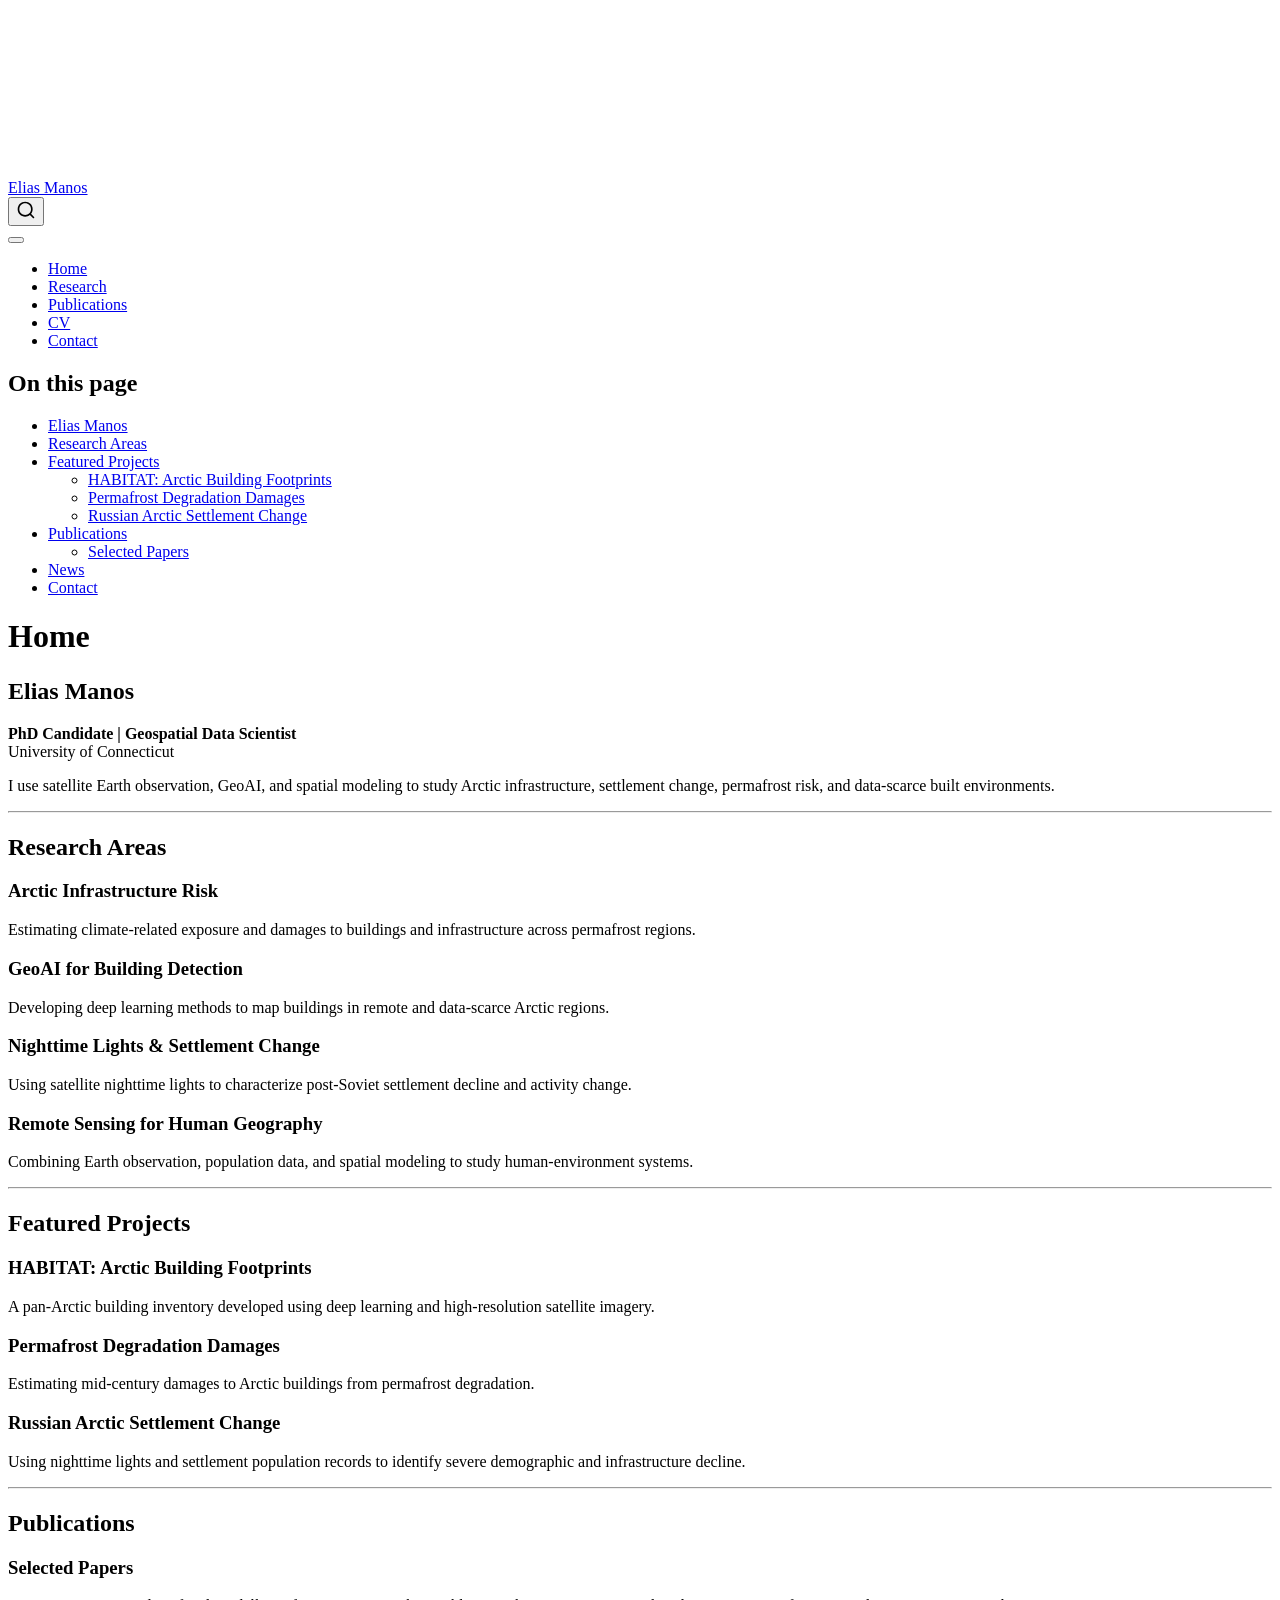
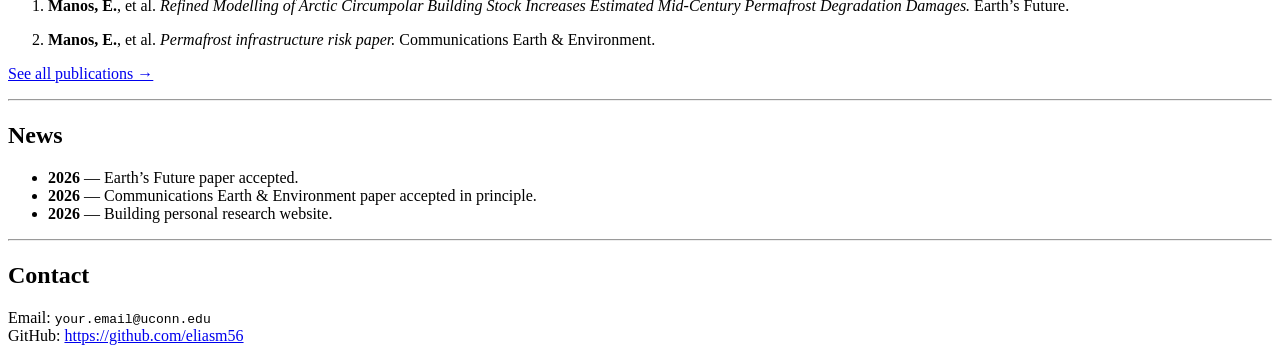
==== docs/index.html @ 499bda65 "Update docs" ====
<!DOCTYPE html>
<html xmlns="http://www.w3.org/1999/xhtml" lang="en" xml:lang="en"><head>

<meta charset="utf-8">
<meta name="generator" content="quarto-1.9.38">

<meta name="viewport" content="width=device-width, initial-scale=1.0, user-scalable=yes">


<title>Home – Elias Manos</title>
<style>
/* Default styles provided by pandoc.
** See https://pandoc.org/MANUAL.html#variables-for-html for config info.
*/
code{white-space: pre-wrap;}
span.smallcaps{font-variant: small-caps;}
div.columns{display: flex; gap: min(4vw, 1.5em);}
div.column{flex: auto; overflow-x: auto;}
div.hanging-indent{margin-left: 1.5em; text-indent: -1.5em;}
ul.task-list{list-style: none;}
ul.task-list li input[type="checkbox"] {
  width: 0.8em;
  margin: 0 0.8em 0.2em -1em; /* quarto-specific, see https://github.com/quarto-dev/quarto-cli/issues/4556 */ 
  vertical-align: middle;
}
</style>


<script src="site_libs/quarto-nav/quarto-nav.js"></script>
<script src="site_libs/quarto-nav/headroom.min.js"></script>
<script src="site_libs/clipboard/clipboard.min.js"></script>
<script src="site_libs/quarto-search/autocomplete.umd.js"></script>
<script src="site_libs/quarto-search/fuse.min.js"></script>
<script src="site_libs/quarto-search/quarto-search.js"></script>
<meta name="quarto:offset" content="./">
<script src="site_libs/quarto-html/quarto.js" type="module"></script>
<script src="site_libs/quarto-html/tabsets/tabsets.js" type="module"></script>
<script src="site_libs/quarto-html/popper.min.js"></script>
<script src="site_libs/quarto-html/tippy.umd.min.js"></script>
<script src="site_libs/quarto-html/anchor.min.js"></script>
<link href="site_libs/quarto-html/tippy.css" rel="stylesheet">
<link href="site_libs/quarto-html/quarto-syntax-highlighting-15634bcf2e68342d4ad2dfa704d543f6.css" rel="stylesheet" id="quarto-text-highlighting-styles">
<script src="site_libs/bootstrap/bootstrap.min.js"></script>
<link href="site_libs/bootstrap/bootstrap-icons.css" rel="stylesheet">
<link href="site_libs/bootstrap/bootstrap-a0f9fd0d421825b736dc1bbcbcba2219.min.css" rel="stylesheet" append-hash="true" id="quarto-bootstrap" data-mode="light">
<script id="quarto-search-options" type="application/json">{
  "location": "navbar",
  "copy-button": false,
  "collapse-after": 3,
  "panel-placement": "end",
  "type": "overlay",
  "limit": 50,
  "keyboard-shortcut": [
    "f",
    "/",
    "s"
  ],
  "show-item-context": false,
  "language": {
    "search-no-results-text": "No results",
    "search-matching-documents-text": "matching documents",
    "search-copy-link-title": "Copy link to search",
    "search-hide-matches-text": "Hide additional matches",
    "search-more-match-text": "more match in this document",
    "search-more-matches-text": "more matches in this document",
    "search-clear-button-title": "Clear",
    "search-text-placeholder": "",
    "search-detached-cancel-button-title": "Cancel",
    "search-submit-button-title": "Submit",
    "search-label": "Search"
  }
}</script>


</head>

<body class="nav-fixed quarto-light">

<div id="quarto-search-results"></div>
  <header id="quarto-header" class="headroom fixed-top">
    <nav class="navbar navbar-expand-lg " data-bs-theme="dark">
      <div class="navbar-container container-fluid">
      <div class="navbar-brand-container mx-auto">
    <a class="navbar-brand" href="./index.html">
    <span class="navbar-title">Elias Manos</span>
    </a>
  </div>
            <div id="quarto-search" class="" title="Search"></div>
          <button class="navbar-toggler" type="button" data-bs-toggle="collapse" data-bs-target="#navbarCollapse" aria-controls="navbarCollapse" role="menu" aria-expanded="false" aria-label="Toggle navigation" onclick="if (window.quartoToggleHeadroom) { window.quartoToggleHeadroom(); }">
  <span class="navbar-toggler-icon"></span>
</button>
          <div class="collapse navbar-collapse" id="navbarCollapse">
            <ul class="navbar-nav navbar-nav-scroll me-auto">
  <li class="nav-item">
    <a class="nav-link active" href="./index.html" aria-current="page"> 
<span class="menu-text">Home</span></a>
  </li>  
  <li class="nav-item">
    <a class="nav-link" href="./research.html"> 
<span class="menu-text">Research</span></a>
  </li>  
  <li class="nav-item">
    <a class="nav-link" href="./publications.html"> 
<span class="menu-text">Publications</span></a>
  </li>  
  <li class="nav-item">
    <a class="nav-link" href="./cv.html"> 
<span class="menu-text">CV</span></a>
  </li>  
  <li class="nav-item">
    <a class="nav-link" href="./contact.html"> 
<span class="menu-text">Contact</span></a>
  </li>  
</ul>
          </div> <!-- /navcollapse -->
            <div class="quarto-navbar-tools">
</div>
      </div> <!-- /container-fluid -->
    </nav>
</header>
<!-- content -->
<div id="quarto-content" class="quarto-container page-columns page-rows-contents page-layout-article page-navbar">
<!-- sidebar -->
<!-- margin-sidebar -->
    <div id="quarto-margin-sidebar" class="sidebar margin-sidebar">
        <nav id="TOC" role="doc-toc" class="toc-active">
    <h2 id="toc-title">On this page</h2>
   
  <ul>
  <li><a href="#elias-manos" id="toc-elias-manos" class="nav-link active" data-scroll-target="#elias-manos">Elias Manos</a></li>
  <li><a href="#research-areas" id="toc-research-areas" class="nav-link" data-scroll-target="#research-areas">Research Areas</a></li>
  <li><a href="#featured-projects" id="toc-featured-projects" class="nav-link" data-scroll-target="#featured-projects">Featured Projects</a>
  <ul class="collapse">
  <li><a href="#habitat-arctic-building-footprints" id="toc-habitat-arctic-building-footprints" class="nav-link" data-scroll-target="#habitat-arctic-building-footprints">HABITAT: Arctic Building Footprints</a></li>
  <li><a href="#permafrost-degradation-damages" id="toc-permafrost-degradation-damages" class="nav-link" data-scroll-target="#permafrost-degradation-damages">Permafrost Degradation Damages</a></li>
  <li><a href="#russian-arctic-settlement-change" id="toc-russian-arctic-settlement-change" class="nav-link" data-scroll-target="#russian-arctic-settlement-change">Russian Arctic Settlement Change</a></li>
  </ul></li>
  <li><a href="#publications" id="toc-publications" class="nav-link" data-scroll-target="#publications">Publications</a>
  <ul class="collapse">
  <li><a href="#selected-papers" id="toc-selected-papers" class="nav-link" data-scroll-target="#selected-papers">Selected Papers</a></li>
  </ul></li>
  <li><a href="#news" id="toc-news" class="nav-link" data-scroll-target="#news">News</a></li>
  <li><a href="#contact" id="toc-contact" class="nav-link" data-scroll-target="#contact">Contact</a></li>
  </ul>
</nav>
    </div>
<!-- main -->
<main class="content" id="quarto-document-content">

<header id="title-block-header" class="quarto-title-block default">
<div class="quarto-title">
<h1 class="title">Home</h1>
</div>



<div class="quarto-title-meta">

    
  
    
  </div>
  


</header>


<section id="elias-manos" class="level2">
<h2 class="anchored" data-anchor-id="elias-manos">Elias Manos</h2>
<div class="hero">
<p><strong>PhD Candidate | Geospatial Data Scientist</strong><br>
University of Connecticut</p>
<p>I use satellite Earth observation, GeoAI, and spatial modeling to study Arctic infrastructure, settlement change, permafrost risk, and data-scarce built environments.</p>
</div>
<hr>
</section>
<section id="research-areas" class="level2">
<h2 class="anchored" data-anchor-id="research-areas">Research Areas</h2>
<div class="grid">
<section id="arctic-infrastructure-risk" class="level3 g-col-6">
<h3 class="anchored" data-anchor-id="arctic-infrastructure-risk">Arctic Infrastructure Risk</h3>
<p>Estimating climate-related exposure and damages to buildings and infrastructure across permafrost regions.</p>
</section>
<section id="geoai-for-building-detection" class="level3 g-col-6">
<h3 class="anchored" data-anchor-id="geoai-for-building-detection">GeoAI for Building Detection</h3>
<p>Developing deep learning methods to map buildings in remote and data-scarce Arctic regions.</p>
</section>
<section id="nighttime-lights-settlement-change" class="level3 g-col-6">
<h3 class="anchored" data-anchor-id="nighttime-lights-settlement-change">Nighttime Lights &amp; Settlement Change</h3>
<p>Using satellite nighttime lights to characterize post-Soviet settlement decline and activity change.</p>
</section>
<section id="remote-sensing-for-human-geography" class="level3 g-col-6">
<h3 class="anchored" data-anchor-id="remote-sensing-for-human-geography">Remote Sensing for Human Geography</h3>
<p>Combining Earth observation, population data, and spatial modeling to study human-environment systems.</p>
</section>
</div>
<hr>
</section>
<section id="featured-projects" class="level2">
<h2 class="anchored" data-anchor-id="featured-projects">Featured Projects</h2>
<section id="habitat-arctic-building-footprints" class="level3">
<h3 class="anchored" data-anchor-id="habitat-arctic-building-footprints">HABITAT: Arctic Building Footprints</h3>
<p>A pan-Arctic building inventory developed using deep learning and high-resolution satellite imagery.</p>
</section>
<section id="permafrost-degradation-damages" class="level3">
<h3 class="anchored" data-anchor-id="permafrost-degradation-damages">Permafrost Degradation Damages</h3>
<p>Estimating mid-century damages to Arctic buildings from permafrost degradation.</p>
</section>
<section id="russian-arctic-settlement-change" class="level3">
<h3 class="anchored" data-anchor-id="russian-arctic-settlement-change">Russian Arctic Settlement Change</h3>
<p>Using nighttime lights and settlement population records to identify severe demographic and infrastructure decline.</p>
<hr>
</section>
</section>
<section id="publications" class="level2">
<h2 class="anchored" data-anchor-id="publications">Publications</h2>
<section id="selected-papers" class="level3">
<h3 class="anchored" data-anchor-id="selected-papers">Selected Papers</h3>
<ol type="1">
<li><p><strong>Manos, E.</strong>, et al.&nbsp;<em>Refined Modelling of Arctic Circumpolar Building Stock Increases Estimated Mid-Century Permafrost Degradation Damages.</em> Earth’s Future.</p></li>
<li><p><strong>Manos, E.</strong>, et al.&nbsp;<em>Permafrost infrastructure risk paper.</em> Communications Earth &amp; Environment.</p></li>
</ol>
<p><a href="./publications.html">See all publications →</a></p>
<hr>
</section>
</section>
<section id="news" class="level2">
<h2 class="anchored" data-anchor-id="news">News</h2>
<ul>
<li><strong>2026</strong> — Earth’s Future paper accepted.</li>
<li><strong>2026</strong> — Communications Earth &amp; Environment paper accepted in principle.</li>
<li><strong>2026</strong> — Building personal research website.</li>
</ul>
<hr>
</section>
<section id="contact" class="level2">
<h2 class="anchored" data-anchor-id="contact">Contact</h2>
<p>Email: <code>your.email@uconn.edu</code><br>
GitHub: <a href="https://github.com/eliasm56" class="uri">https://github.com/eliasm56</a></p>


</section>

</main> <!-- /main -->
<script id="quarto-html-after-body" type="application/javascript">
  window.document.addEventListener("DOMContentLoaded", function (event) {
    const icon = "";
    const anchorJS = new window.AnchorJS();
    anchorJS.options = {
      placement: 'right',
      icon: icon
    };
    anchorJS.add('.anchored');
    const isCodeAnnotation = (el) => {
      for (const clz of el.classList) {
        if (clz.startsWith('code-annotation-')) {                     
          return true;
        }
      }
      return false;
    }
    const onCopySuccess = function(e) {
      // button target
      const button = e.trigger;
      // don't keep focus
      button.blur();
      // flash "checked"
      button.classList.add('code-copy-button-checked');
      var currentTitle = button.getAttribute("title");
      button.setAttribute("title", "Copied!");
      let tooltip;
      if (window.bootstrap) {
        button.setAttribute("data-bs-toggle", "tooltip");
        button.setAttribute("data-bs-placement", "left");
        button.setAttribute("data-bs-title", "Copied!");
        tooltip = new bootstrap.Tooltip(button, 
          { trigger: "manual", 
            customClass: "code-copy-button-tooltip",
            offset: [0, -8]});
        tooltip.show();    
      }
      setTimeout(function() {
        if (tooltip) {
          tooltip.hide();
          button.removeAttribute("data-bs-title");
          button.removeAttribute("data-bs-toggle");
          button.removeAttribute("data-bs-placement");
        }
        button.setAttribute("title", currentTitle);
        button.classList.remove('code-copy-button-checked');
      }, 1000);
      // clear code selection
      e.clearSelection();
    }
    const getTextToCopy = function(trigger) {
      const outerScaffold = trigger.parentElement.cloneNode(true);
      const codeEl = outerScaffold.querySelector('code');
      for (const childEl of codeEl.children) {
        if (isCodeAnnotation(childEl)) {
          childEl.remove();
        }
      }
      return codeEl.innerText;
    }
    const clipboard = new window.ClipboardJS('.code-copy-button:not([data-in-quarto-modal])', {
      text: getTextToCopy
    });
    clipboard.on('success', onCopySuccess);
    if (window.document.getElementById('quarto-embedded-source-code-modal')) {
      const clipboardModal = new window.ClipboardJS('.code-copy-button[data-in-quarto-modal]', {
        text: getTextToCopy,
        container: window.document.getElementById('quarto-embedded-source-code-modal')
      });
      clipboardModal.on('success', onCopySuccess);
    }
      var localhostRegex = new RegExp(/^(?:http|https):\/\/localhost\:?[0-9]*\//);
      var mailtoRegex = new RegExp(/^mailto:/);
        var filterRegex = new RegExp('/' + window.location.host + '/');
      var isInternal = (href) => {
          return filterRegex.test(href) || localhostRegex.test(href) || mailtoRegex.test(href);
      }
      // Inspect non-navigation links and adorn them if external
     var links = window.document.querySelectorAll('a[href]:not(.nav-link):not(.navbar-brand):not(.toc-action):not(.sidebar-link):not(.sidebar-item-toggle):not(.pagination-link):not(.no-external):not([aria-hidden]):not(.dropdown-item):not(.quarto-navigation-tool):not(.about-link)');
      for (var i=0; i<links.length; i++) {
        const link = links[i];
        if (!isInternal(link.href)) {
          // undo the damage that might have been done by quarto-nav.js in the case of
          // links that we want to consider external
          if (link.dataset.originalHref !== undefined) {
            link.href = link.dataset.originalHref;
          }
        }
      }
    function tippyHover(el, contentFn, onTriggerFn, onUntriggerFn) {
      const config = {
        allowHTML: true,
        maxWidth: 500,
        delay: 100,
        arrow: false,
        appendTo: function(el) {
            return el.parentElement;
        },
        interactive: true,
        interactiveBorder: 10,
        theme: 'quarto',
        placement: 'bottom-start',
      };
      if (contentFn) {
        config.content = contentFn;
      }
      if (onTriggerFn) {
        config.onTrigger = onTriggerFn;
      }
      if (onUntriggerFn) {
        config.onUntrigger = onUntriggerFn;
      }
      window.tippy(el, config); 
    }
    const noterefs = window.document.querySelectorAll('a[role="doc-noteref"]');
    for (var i=0; i<noterefs.length; i++) {
      const ref = noterefs[i];
      tippyHover(ref, function() {
        // use id or data attribute instead here
        let href = ref.getAttribute('data-footnote-href') || ref.getAttribute('href');
        try { href = new URL(href).hash; } catch {}
        const id = href.replace(/^#\/?/, "");
        const note = window.document.getElementById(id);
        if (note) {
          return note.innerHTML;
        } else {
          return "";
        }
      });
    }
    const xrefs = window.document.querySelectorAll('a.quarto-xref');
    const processXRef = (id, note) => {
      // Strip column container classes
      const stripColumnClz = (el) => {
        el.classList.remove("page-full", "page-columns");
        if (el.children) {
          for (const child of el.children) {
            stripColumnClz(child);
          }
        }
      }
      stripColumnClz(note)
      if (id === null || id.startsWith('sec-')) {
        // Special case sections, only their first couple elements
        const container = document.createElement("div");
        if (note.children && note.children.length > 2) {
          container.appendChild(note.children[0].cloneNode(true));
          for (let i = 1; i < note.children.length; i++) {
            const child = note.children[i];
            if (child.tagName === "P" && child.innerText === "") {
              continue;
            } else {
              container.appendChild(child.cloneNode(true));
              break;
            }
          }
          if (window.Quarto?.typesetMath) {
            window.Quarto.typesetMath(container);
          }
          return container.innerHTML
        } else {
          if (window.Quarto?.typesetMath) {
            window.Quarto.typesetMath(note);
          }
          return note.innerHTML;
        }
      } else {
        // Remove any anchor links if they are present
        const anchorLink = note.querySelector('a.anchorjs-link');
        if (anchorLink) {
          anchorLink.remove();
        }
        if (window.Quarto?.typesetMath) {
          window.Quarto.typesetMath(note);
        }
        if (note.classList.contains("callout")) {
          return note.outerHTML;
        } else {
          return note.innerHTML;
        }
      }
    }
    for (var i=0; i<xrefs.length; i++) {
      const xref = xrefs[i];
      tippyHover(xref, undefined, function(instance) {
        instance.disable();
        let url = xref.getAttribute('href');
        let hash = undefined; 
        if (url.startsWith('#')) {
          hash = url;
        } else {
          try { hash = new URL(url).hash; } catch {}
        }
        if (hash) {
          const id = hash.replace(/^#\/?/, "");
          const note = window.document.getElementById(id);
          if (note !== null) {
            try {
              const html = processXRef(id, note.cloneNode(true));
              instance.setContent(html);
            } finally {
              instance.enable();
              instance.show();
            }
          } else {
            // See if we can fetch this
            fetch(url.split('#')[0])
            .then(res => res.text())
            .then(html => {
              const parser = new DOMParser();
              const htmlDoc = parser.parseFromString(html, "text/html");
              const note = htmlDoc.getElementById(id);
              if (note !== null) {
                const html = processXRef(id, note);
                instance.setContent(html);
              } 
            }).finally(() => {
              instance.enable();
              instance.show();
            });
          }
        } else {
          // See if we can fetch a full url (with no hash to target)
          // This is a special case and we should probably do some content thinning / targeting
          fetch(url)
          .then(res => res.text())
          .then(html => {
            const parser = new DOMParser();
            const htmlDoc = parser.parseFromString(html, "text/html");
            const note = htmlDoc.querySelector('main.content');
            if (note !== null) {
              // This should only happen for chapter cross references
              // (since there is no id in the URL)
              // remove the first header
              if (note.children.length > 0 && note.children[0].tagName === "HEADER") {
                note.children[0].remove();
              }
              const html = processXRef(null, note);
              instance.setContent(html);
            } 
          }).finally(() => {
            instance.enable();
            instance.show();
          });
        }
      }, function(instance) {
      });
    }
        let selectedAnnoteEl;
        const selectorForAnnotation = ( cell, annotation) => {
          let cellAttr = 'data-code-cell="' + cell + '"';
          let lineAttr = 'data-code-annotation="' +  annotation + '"';
          const selector = 'span[' + cellAttr + '][' + lineAttr + ']';
          return selector;
        }
        const selectCodeLines = (annoteEl) => {
          const doc = window.document;
          const targetCell = annoteEl.getAttribute("data-target-cell");
          const targetAnnotation = annoteEl.getAttribute("data-target-annotation");
          const annoteSpan = window.document.querySelector(selectorForAnnotation(targetCell, targetAnnotation));
          const lines = annoteSpan.getAttribute("data-code-lines").split(",");
          const lineIds = lines.map((line) => {
            return targetCell + "-" + line;
          })
          let top = null;
          let height = null;
          let parent = null;
          if (lineIds.length > 0) {
              //compute the position of the single el (top and bottom and make a div)
              const el = window.document.getElementById(lineIds[0]);
              top = el.offsetTop;
              height = el.offsetHeight;
              parent = el.parentElement.parentElement;
            if (lineIds.length > 1) {
              const lastEl = window.document.getElementById(lineIds[lineIds.length - 1]);
              const bottom = lastEl.offsetTop + lastEl.offsetHeight;
              height = bottom - top;
            }
            if (top !== null && height !== null && parent !== null) {
              // cook up a div (if necessary) and position it 
              let div = window.document.getElementById("code-annotation-line-highlight");
              if (div === null) {
                div = window.document.createElement("div");
                div.setAttribute("id", "code-annotation-line-highlight");
                div.style.position = 'absolute';
                parent.appendChild(div);
              }
              div.style.top = top - 2 + "px";
              div.style.height = height + 4 + "px";
              div.style.left = 0;
              let gutterDiv = window.document.getElementById("code-annotation-line-highlight-gutter");
              if (gutterDiv === null) {
                gutterDiv = window.document.createElement("div");
                gutterDiv.setAttribute("id", "code-annotation-line-highlight-gutter");
                gutterDiv.style.position = 'absolute';
                const codeCell = window.document.getElementById(targetCell);
                const gutter = codeCell.querySelector('.code-annotation-gutter');
                gutter.appendChild(gutterDiv);
              }
              gutterDiv.style.top = top - 2 + "px";
              gutterDiv.style.height = height + 4 + "px";
            }
            selectedAnnoteEl = annoteEl;
          }
        };
        const unselectCodeLines = () => {
          const elementsIds = ["code-annotation-line-highlight", "code-annotation-line-highlight-gutter"];
          elementsIds.forEach((elId) => {
            const div = window.document.getElementById(elId);
            if (div) {
              div.remove();
            }
          });
          selectedAnnoteEl = undefined;
        };
          // Handle positioning of the toggle
      window.addEventListener(
        "resize",
        throttle(() => {
          elRect = undefined;
          if (selectedAnnoteEl) {
            selectCodeLines(selectedAnnoteEl);
          }
        }, 10)
      );
      function throttle(fn, ms) {
      let throttle = false;
      let timer;
        return (...args) => {
          if(!throttle) { // first call gets through
              fn.apply(this, args);
              throttle = true;
          } else { // all the others get throttled
              if(timer) clearTimeout(timer); // cancel #2
              timer = setTimeout(() => {
                fn.apply(this, args);
                timer = throttle = false;
              }, ms);
          }
        };
      }
        // Attach click handler to the DT
        const annoteDls = window.document.querySelectorAll('dt[data-target-cell]');
        for (const annoteDlNode of annoteDls) {
          annoteDlNode.addEventListener('click', (event) => {
            const clickedEl = event.target;
            if (clickedEl !== selectedAnnoteEl) {
              unselectCodeLines();
              const activeEl = window.document.querySelector('dt[data-target-cell].code-annotation-active');
              if (activeEl) {
                activeEl.classList.remove('code-annotation-active');
              }
              selectCodeLines(clickedEl);
              clickedEl.classList.add('code-annotation-active');
            } else {
              // Unselect the line
              unselectCodeLines();
              clickedEl.classList.remove('code-annotation-active');
            }
          });
        }
    const findCites = (el) => {
      const parentEl = el.parentElement;
      if (parentEl) {
        const cites = parentEl.dataset.cites;
        if (cites) {
          return {
            el,
            cites: cites.split(' ')
          };
        } else {
          return findCites(el.parentElement)
        }
      } else {
        return undefined;
      }
    };
    var bibliorefs = window.document.querySelectorAll('a[role="doc-biblioref"]');
    for (var i=0; i<bibliorefs.length; i++) {
      const ref = bibliorefs[i];
      const citeInfo = findCites(ref);
      if (citeInfo) {
        tippyHover(citeInfo.el, function() {
          var popup = window.document.createElement('div');
          citeInfo.cites.forEach(function(cite) {
            var citeDiv = window.document.createElement('div');
            citeDiv.classList.add('hanging-indent');
            citeDiv.classList.add('csl-entry');
            var biblioDiv = window.document.getElementById('ref-' + cite);
            if (biblioDiv) {
              citeDiv.innerHTML = biblioDiv.innerHTML;
            }
            popup.appendChild(citeDiv);
          });
          return popup.innerHTML;
        });
      }
    }
  });
  </script>
</div> <!-- /content -->




</body></html>
---- docs/site_libs/quarto-html/tippy.css ----
.tippy-box[data-animation=fade][data-state=hidden]{opacity:0}[data-tippy-root]{max-width:calc(100vw - 10px)}.tippy-box{position:relative;background-color:#333;color:#fff;border-radius:4px;font-size:14px;line-height:1.4;white-space:normal;outline:0;transition-property:transform,visibility,opacity}.tippy-box[data-placement^=top]>.tippy-arrow{bottom:0}.tippy-box[data-placement^=top]>.tippy-arrow:before{bottom:-7px;left:0;border-width:8px 8px 0;border-top-color:initial;transform-origin:center top}.tippy-box[data-placement^=bottom]>.tippy-arrow{top:0}.tippy-box[data-placement^=bottom]>.tippy-arrow:before{top:-7px;left:0;border-width:0 8px 8px;border-bottom-color:initial;transform-origin:center bottom}.tippy-box[data-placement^=left]>.tippy-arrow{right:0}.tippy-box[data-placement^=left]>.tippy-arrow:before{border-width:8px 0 8px 8px;border-left-color:initial;right:-7px;transform-origin:center left}.tippy-box[data-placement^=right]>.tippy-arrow{left:0}.tippy-box[data-placement^=right]>.tippy-arrow:before{left:-7px;border-width:8px 8px 8px 0;border-right-color:initial;transform-origin:center right}.tippy-box[data-inertia][data-state=visible]{transition-timing-function:cubic-bezier(.54,1.5,.38,1.11)}.tippy-arrow{width:16px;height:16px;color:#333}.tippy-arrow:before{content:"";position:absolute;border-color:transparent;border-style:solid}.tippy-content{position:relative;padding:5px 9px;z-index:1}
---- docs/site_libs/quarto-html/quarto-syntax-highlighting-15634bcf2e68342d4ad2dfa704d543f6.css ----
/* quarto syntax highlight colors */
:root {
  --quarto-hl-ot-color: #003B4F;
  --quarto-hl-at-color: #657422;
  --quarto-hl-ss-color: #20794D;
  --quarto-hl-an-color: #5E5E5E;
  --quarto-hl-fu-color: #4758AB;
  --quarto-hl-st-color: #20794D;
  --quarto-hl-cf-color: #003B4F;
  --quarto-hl-op-color: #5E5E5E;
  --quarto-hl-er-color: #AD0000;
  --quarto-hl-bn-color: #AD0000;
  --quarto-hl-al-color: #AD0000;
  --quarto-hl-va-color: #111111;
  --quarto-hl-bu-color: inherit;
  --quarto-hl-ex-color: inherit;
  --quarto-hl-pp-color: #AD0000;
  --quarto-hl-in-color: #5E5E5E;
  --quarto-hl-vs-color: #20794D;
  --quarto-hl-wa-color: #5E5E5E;
  --quarto-hl-do-color: #5E5E5E;
  --quarto-hl-im-color: #00769E;
  --quarto-hl-ch-color: #20794D;
  --quarto-hl-dt-color: #AD0000;
  --quarto-hl-fl-color: #AD0000;
  --quarto-hl-co-color: #5E5E5E;
  --quarto-hl-cv-color: #5E5E5E;
  --quarto-hl-cn-color: #8f5902;
  --quarto-hl-sc-color: #5E5E5E;
  --quarto-hl-dv-color: #AD0000;
  --quarto-hl-kw-color: #003B4F;
}

/* other quarto variables */
:root {
  --quarto-font-monospace: SFMono-Regular, Menlo, Monaco, Consolas, "Liberation Mono", "Courier New", monospace;
}

/* syntax highlight based on Pandoc's rules */
pre > code.sourceCode > span {
  color: #003B4F;
}

code.sourceCode > span {
  color: #003B4F;
}

div.sourceCode,
div.sourceCode pre.sourceCode {
  color: #003B4F;
}

/* Normal */
code span {
  color: #003B4F;
}

/* Alert */
code span.al {
  color: #AD0000;
  font-style: inherit;
}

/* Annotation */
code span.an {
  color: #5E5E5E;
  font-style: inherit;
}

/* Attribute */
code span.at {
  color: #657422;
  font-style: inherit;
}

/* BaseN */
code span.bn {
  color: #AD0000;
  font-style: inherit;
}

/* BuiltIn */
code span.bu {
  font-style: inherit;
}

/* ControlFlow */
code span.cf {
  color: #003B4F;
  font-weight: bold;
  font-style: inherit;
}

/* Char */
code span.ch {
  color: #20794D;
  font-style: inherit;
}

/* Constant */
code span.cn {
  color: #8f5902;
  font-style: inherit;
}

/* Comment */
code span.co {
  color: #5E5E5E;
  font-style: inherit;
}

/* CommentVar */
code span.cv {
  color: #5E5E5E;
  font-style: italic;
}

/* Documentation */
code span.do {
  color: #5E5E5E;
  font-style: italic;
}

/* DataType */
code span.dt {
  color: #AD0000;
  font-style: inherit;
}

/* DecVal */
code span.dv {
  color: #AD0000;
  font-style: inherit;
}

/* Error */
code span.er {
  color: #AD0000;
  font-style: inherit;
}

/* Extension */
code span.ex {
  font-style: inherit;
}

/* Float */
code span.fl {
  color: #AD0000;
  font-style: inherit;
}

/* Function */
code span.fu {
  color: #4758AB;
  font-style: inherit;
}

/* Import */
code span.im {
  color: #00769E;
  font-style: inherit;
}

/* Information */
code span.in {
  color: #5E5E5E;
  font-style: inherit;
}

/* Keyword */
code span.kw {
  color: #003B4F;
  font-weight: bold;
  font-style: inherit;
}

/* Operator */
code span.op {
  color: #5E5E5E;
  font-style: inherit;
}

/* Other */
code span.ot {
  color: #003B4F;
  font-style: inherit;
}

/* Preprocessor */
code span.pp {
  color: #AD0000;
  font-style: inherit;
}

/* SpecialChar */
code span.sc {
  color: #5E5E5E;
  font-style: inherit;
}

/* SpecialString */
code span.ss {
  color: #20794D;
  font-style: inherit;
}

/* String */
code span.st {
  color: #20794D;
  font-style: inherit;
}

/* Variable */
code span.va {
  color: #111111;
  font-style: inherit;
}

/* VerbatimString */
code span.vs {
  color: #20794D;
  font-style: inherit;
}

/* Warning */
code span.wa {
  color: #5E5E5E;
  font-style: italic;
}

.prevent-inlining {
  content: "</";
}

/*# sourceMappingURL=f23921c56f73e400b49028c9186a1aa0.css.map */
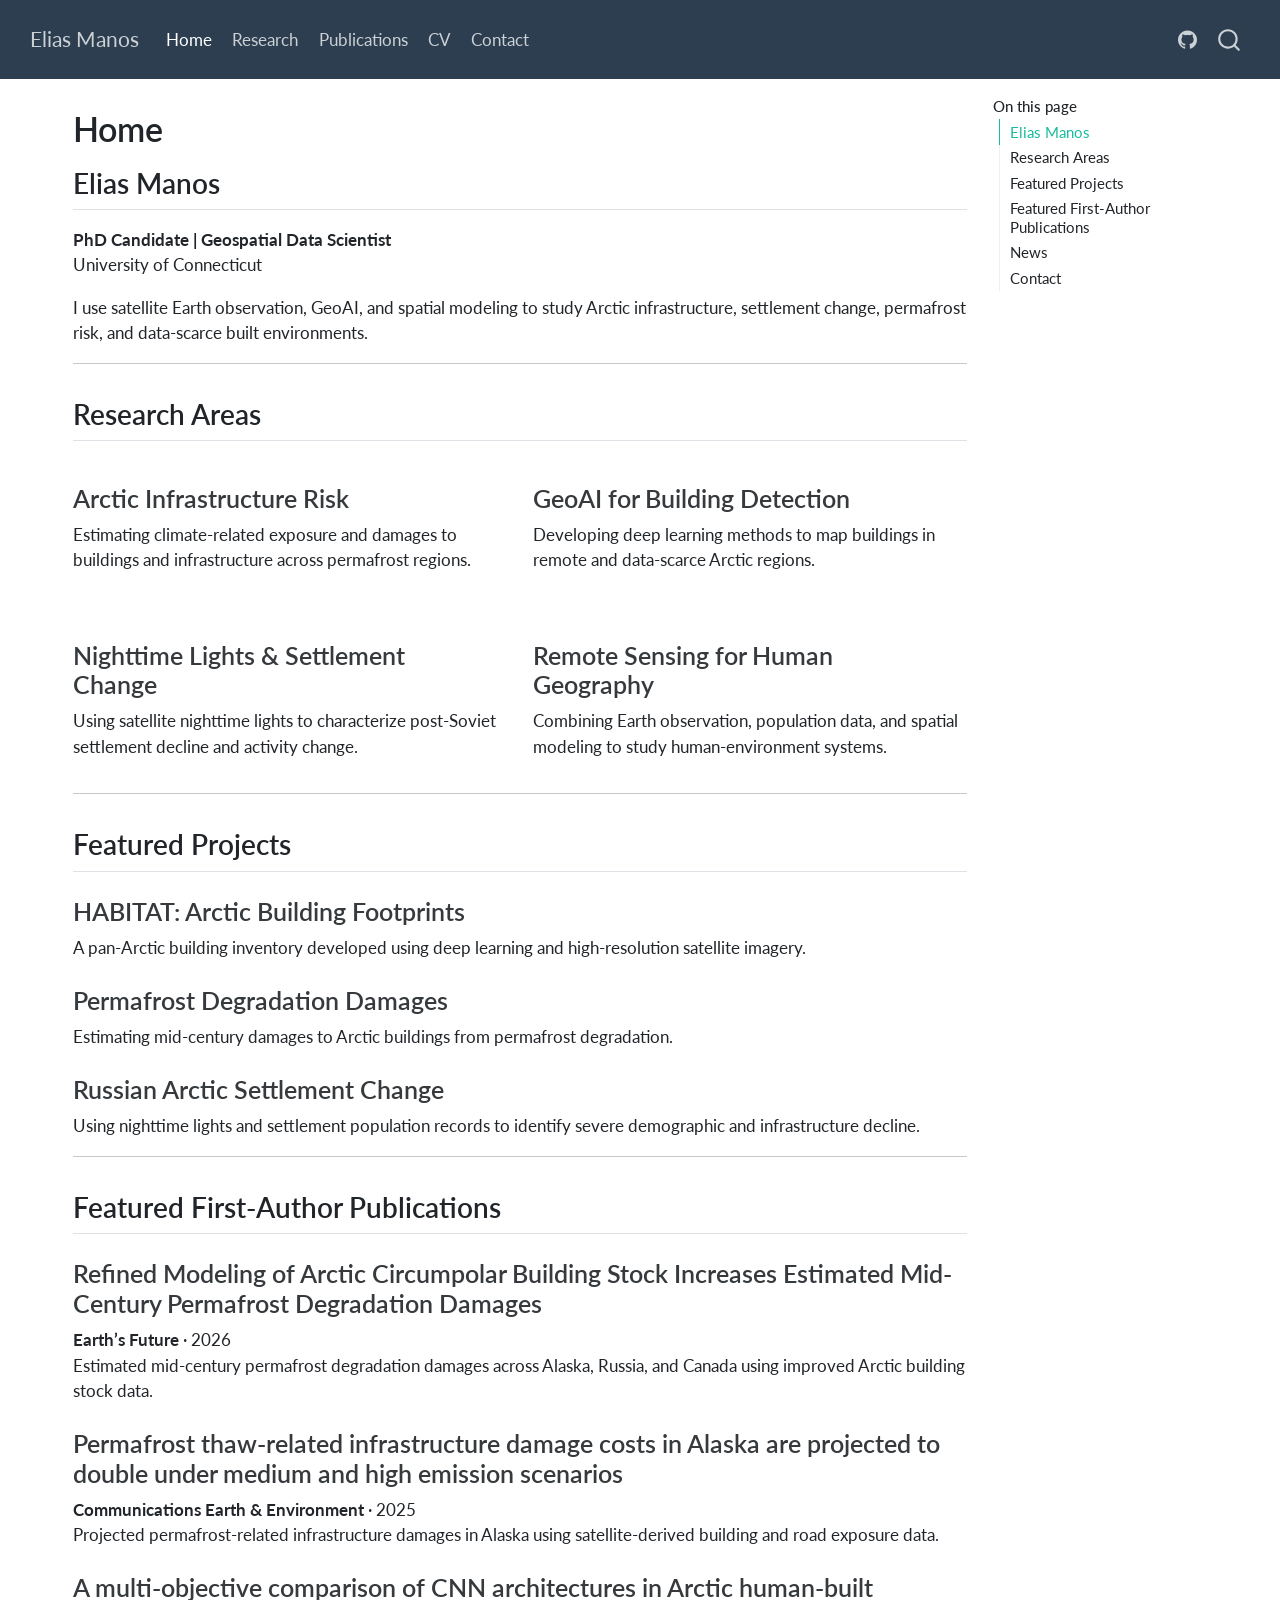
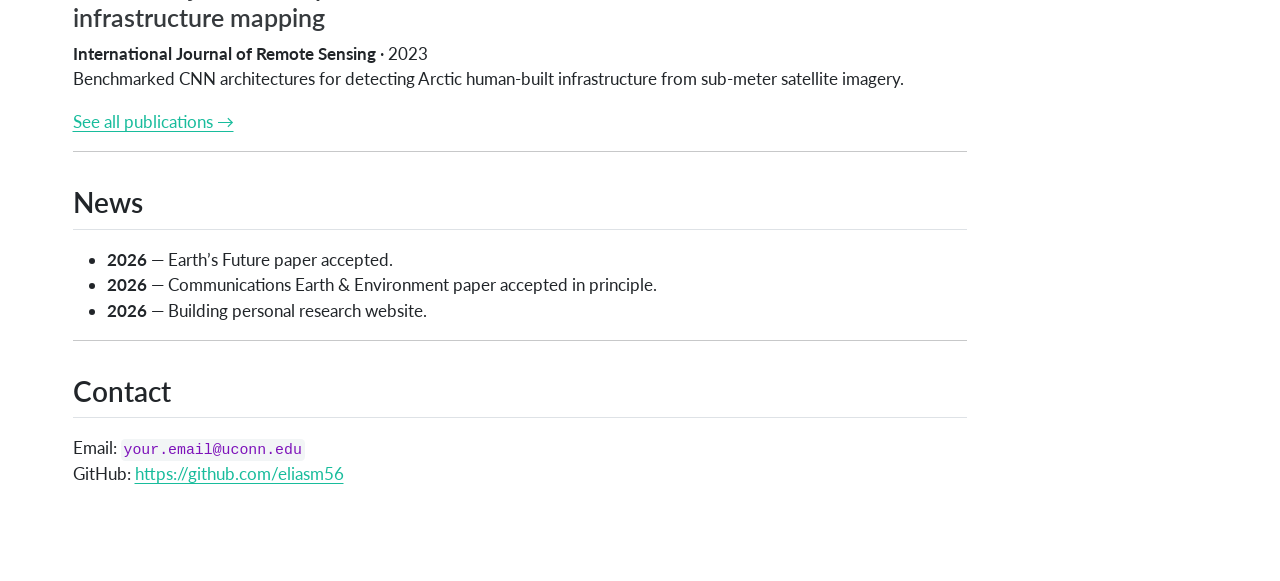
==== commit 3b5808d1: "Update" ====
--- a/docs/index.html
+++ b/docs/index.html
@@ -42,7 +42,7 @@
 <link href="site_libs/quarto-html/quarto-syntax-highlighting-15634bcf2e68342d4ad2dfa704d543f6.css" rel="stylesheet" id="quarto-text-highlighting-styles">
 <script src="site_libs/bootstrap/bootstrap.min.js"></script>
 <link href="site_libs/bootstrap/bootstrap-icons.css" rel="stylesheet">
-<link href="site_libs/bootstrap/bootstrap-a0f9fd0d421825b736dc1bbcbcba2219.min.css" rel="stylesheet" append-hash="true" id="quarto-bootstrap" data-mode="light">
+<link href="site_libs/bootstrap/bootstrap-6b423f165eeea3787de40cb4f8e821c3.min.css" rel="stylesheet" append-hash="true" id="quarto-bootstrap" data-mode="light">
 <script id="quarto-search-options" type="application/json">{
   "location": "navbar",
   "copy-button": false,
@@ -112,6 +112,13 @@
 <span class="menu-text">Contact</span></a>
   </li>  
 </ul>
+            <ul class="navbar-nav navbar-nav-scroll ms-auto">
+  <li class="nav-item compact">
+    <a class="nav-link" href="https://github.com/eliasm56"> <i class="bi bi-github" role="img">
+</i> 
+<span class="menu-text"></span></a>
+  </li>  
+</ul>
           </div> <!-- /navcollapse -->
             <div class="quarto-navbar-tools">
 </div>
@@ -119,7 +126,7 @@
     </nav>
 </header>
 <!-- content -->
-<div id="quarto-content" class="quarto-container page-columns page-rows-contents page-layout-article page-navbar">
+<div id="quarto-content" class="quarto-container page-columns page-rows-contents page-layout-full page-navbar">
 <!-- sidebar -->
 <!-- margin-sidebar -->
     <div id="quarto-margin-sidebar" class="sidebar margin-sidebar">
@@ -135,9 +142,11 @@
   <li><a href="#permafrost-degradation-damages" id="toc-permafrost-degradation-damages" class="nav-link" data-scroll-target="#permafrost-degradation-damages">Permafrost Degradation Damages</a></li>
   <li><a href="#russian-arctic-settlement-change" id="toc-russian-arctic-settlement-change" class="nav-link" data-scroll-target="#russian-arctic-settlement-change">Russian Arctic Settlement Change</a></li>
   </ul></li>
-  <li><a href="#publications" id="toc-publications" class="nav-link" data-scroll-target="#publications">Publications</a>
+  <li><a href="#featured-first-author-publications" id="toc-featured-first-author-publications" class="nav-link" data-scroll-target="#featured-first-author-publications">Featured First-Author Publications</a>
   <ul class="collapse">
-  <li><a href="#selected-papers" id="toc-selected-papers" class="nav-link" data-scroll-target="#selected-papers">Selected Papers</a></li>
+  <li><a href="#refined-modeling-of-arctic-circumpolar-building-stock-increases-estimated-mid-century-permafrost-degradation-damages" id="toc-refined-modeling-of-arctic-circumpolar-building-stock-increases-estimated-mid-century-permafrost-degradation-damages" class="nav-link" data-scroll-target="#refined-modeling-of-arctic-circumpolar-building-stock-increases-estimated-mid-century-permafrost-degradation-damages">Refined Modeling of Arctic Circumpolar Building Stock Increases Estimated Mid-Century Permafrost Degradation Damages</a></li>
+  <li><a href="#permafrost-thaw-related-infrastructure-damage-costs-in-alaska-are-projected-to-double-under-medium-and-high-emission-scenarios" id="toc-permafrost-thaw-related-infrastructure-damage-costs-in-alaska-are-projected-to-double-under-medium-and-high-emission-scenarios" class="nav-link" data-scroll-target="#permafrost-thaw-related-infrastructure-damage-costs-in-alaska-are-projected-to-double-under-medium-and-high-emission-scenarios">Permafrost thaw-related infrastructure damage costs in Alaska are projected to double under medium and high emission scenarios</a></li>
+  <li><a href="#a-multi-objective-comparison-of-cnn-architectures-in-arctic-human-built-infrastructure-mapping" id="toc-a-multi-objective-comparison-of-cnn-architectures-in-arctic-human-built-infrastructure-mapping" class="nav-link" data-scroll-target="#a-multi-objective-comparison-of-cnn-architectures-in-arctic-human-built-infrastructure-mapping">A multi-objective comparison of CNN architectures in Arctic human-built infrastructure mapping</a></li>
   </ul></li>
   <li><a href="#news" id="toc-news" class="nav-link" data-scroll-target="#news">News</a></li>
   <li><a href="#contact" id="toc-contact" class="nav-link" data-scroll-target="#contact">Contact</a></li>
@@ -145,7 +154,7 @@
 </nav>
     </div>
 <!-- main -->
-<main class="content" id="quarto-document-content">
+<main class="content column-page-left" id="quarto-document-content">
 
 <header id="title-block-header" class="quarto-title-block default">
 <div class="quarto-title">
@@ -154,7 +163,7 @@
 
 
 
-<div class="quarto-title-meta">
+<div class="quarto-title-meta column-page-left">
 
     
   
@@ -213,15 +222,23 @@
 <hr>
 </section>
 </section>
-<section id="publications" class="level2">
-<h2 class="anchored" data-anchor-id="publications">Publications</h2>
-<section id="selected-papers" class="level3">
-<h3 class="anchored" data-anchor-id="selected-papers">Selected Papers</h3>
-<ol type="1">
-<li><p><strong>Manos, E.</strong>, et al.&nbsp;<em>Refined Modelling of Arctic Circumpolar Building Stock Increases Estimated Mid-Century Permafrost Degradation Damages.</em> Earth’s Future.</p></li>
-<li><p><strong>Manos, E.</strong>, et al.&nbsp;<em>Permafrost infrastructure risk paper.</em> Communications Earth &amp; Environment.</p></li>
-</ol>
-<p><a href="./publications.html">See all publications →</a></p>
+<section id="featured-first-author-publications" class="level2">
+<h2 class="anchored" data-anchor-id="featured-first-author-publications">Featured First-Author Publications</h2>
+<section id="refined-modeling-of-arctic-circumpolar-building-stock-increases-estimated-mid-century-permafrost-degradation-damages" class="level3">
+<h3 class="anchored" data-anchor-id="refined-modeling-of-arctic-circumpolar-building-stock-increases-estimated-mid-century-permafrost-degradation-damages">Refined Modeling of Arctic Circumpolar Building Stock Increases Estimated Mid-Century Permafrost Degradation Damages</h3>
+<p><strong>Earth’s Future</strong> · 2026<br>
+Estimated mid-century permafrost degradation damages across Alaska, Russia, and Canada using improved Arctic building stock data.</p>
+</section>
+<section id="permafrost-thaw-related-infrastructure-damage-costs-in-alaska-are-projected-to-double-under-medium-and-high-emission-scenarios" class="level3">
+<h3 class="anchored" data-anchor-id="permafrost-thaw-related-infrastructure-damage-costs-in-alaska-are-projected-to-double-under-medium-and-high-emission-scenarios">Permafrost thaw-related infrastructure damage costs in Alaska are projected to double under medium and high emission scenarios</h3>
+<p><strong>Communications Earth &amp; Environment</strong> · 2025<br>
+Projected permafrost-related infrastructure damages in Alaska using satellite-derived building and road exposure data.</p>
+</section>
+<section id="a-multi-objective-comparison-of-cnn-architectures-in-arctic-human-built-infrastructure-mapping" class="level3">
+<h3 class="anchored" data-anchor-id="a-multi-objective-comparison-of-cnn-architectures-in-arctic-human-built-infrastructure-mapping">A multi-objective comparison of CNN architectures in Arctic human-built infrastructure mapping</h3>
+<p><strong>International Journal of Remote Sensing</strong> · 2023<br>
+Benchmarked CNN architectures for detecting Arctic human-built infrastructure from sub-meter satellite imagery.</p>
+<p><a href="publications.html">See all publications →</a></p>
 <hr>
 </section>
 </section>
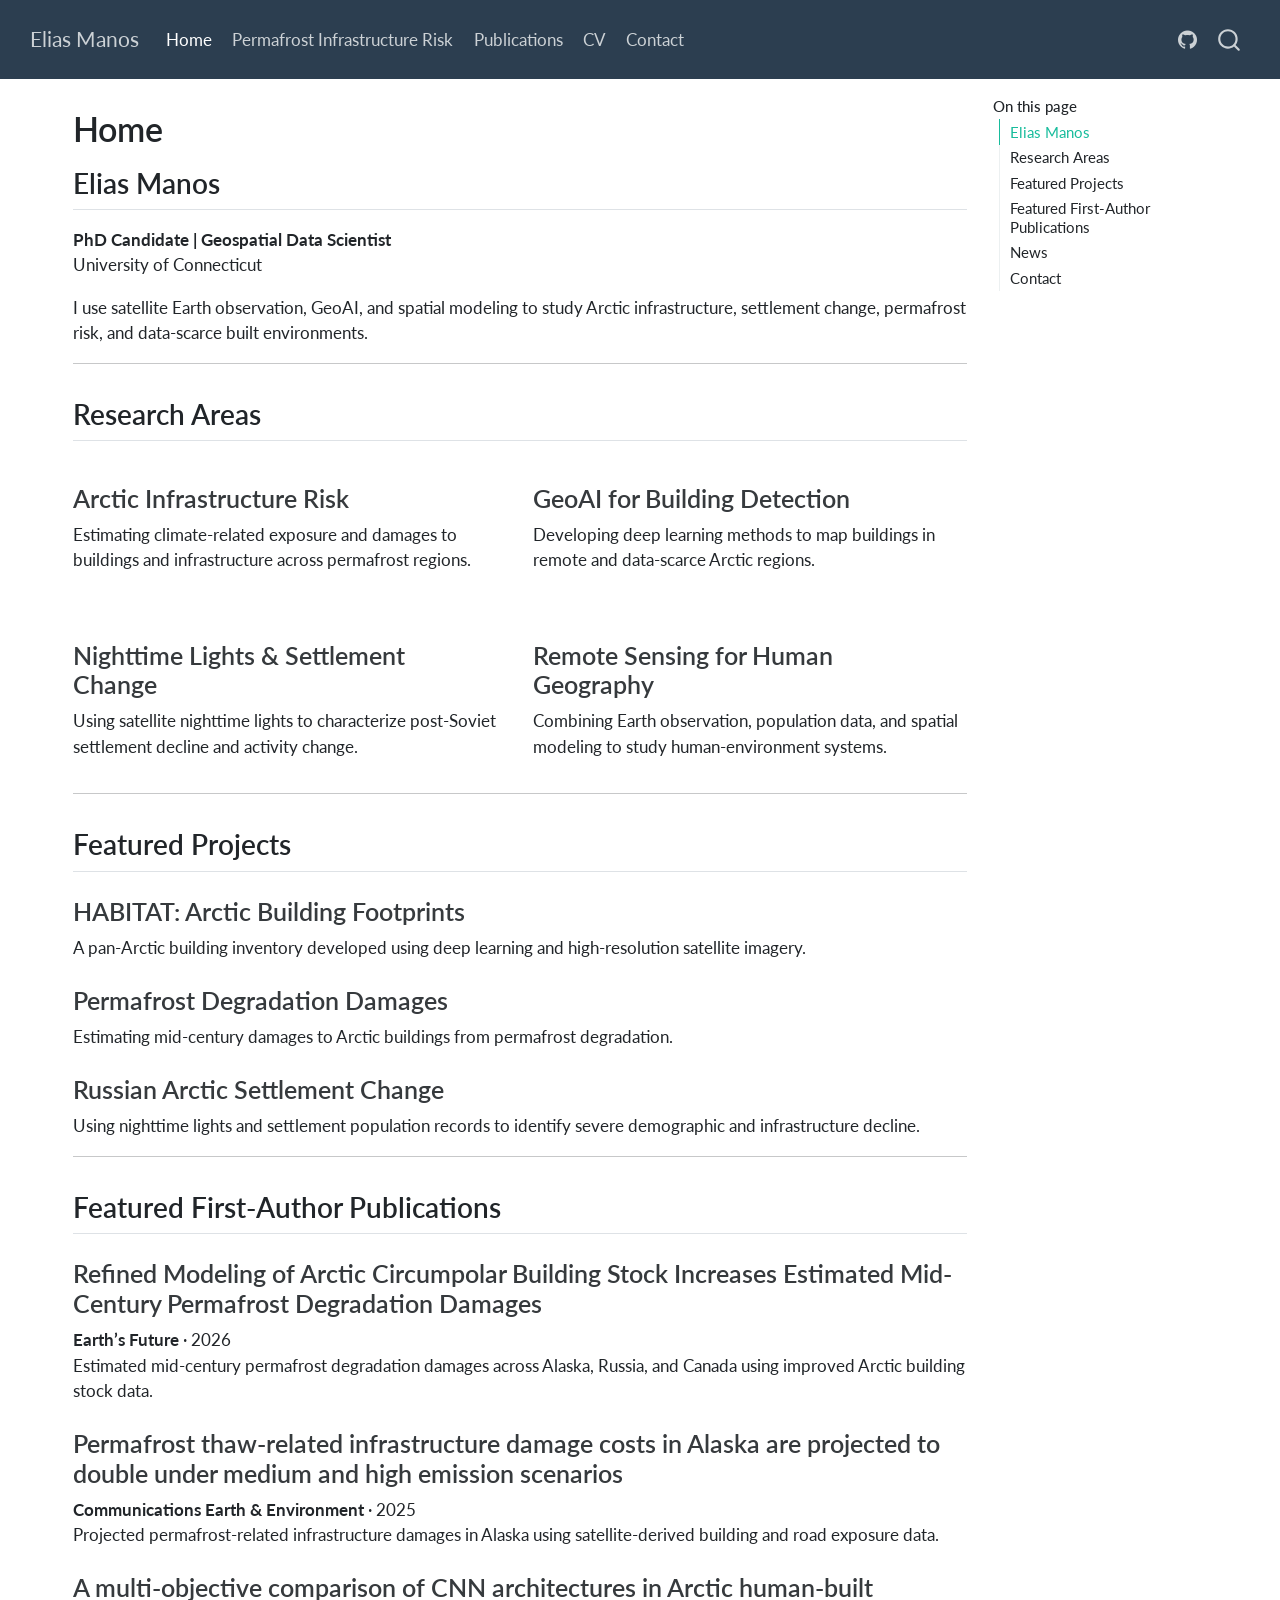
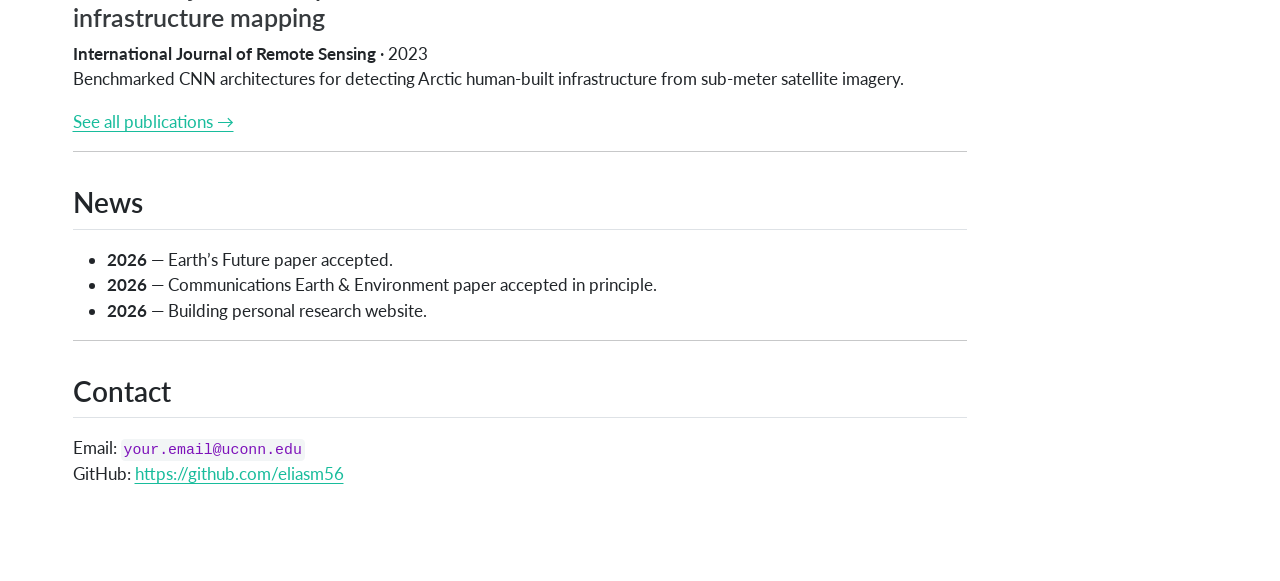
==== commit 5ef89c68: "Update research" ====
--- a/docs/index.html
+++ b/docs/index.html
@@ -97,7 +97,7 @@
   </li>  
   <li class="nav-item">
     <a class="nav-link" href="./research.html"> 
-<span class="menu-text">Research</span></a>
+<span class="menu-text">Permafrost Infrastructure Risk</span></a>
   </li>  
   <li class="nav-item">
     <a class="nav-link" href="./publications.html"> 
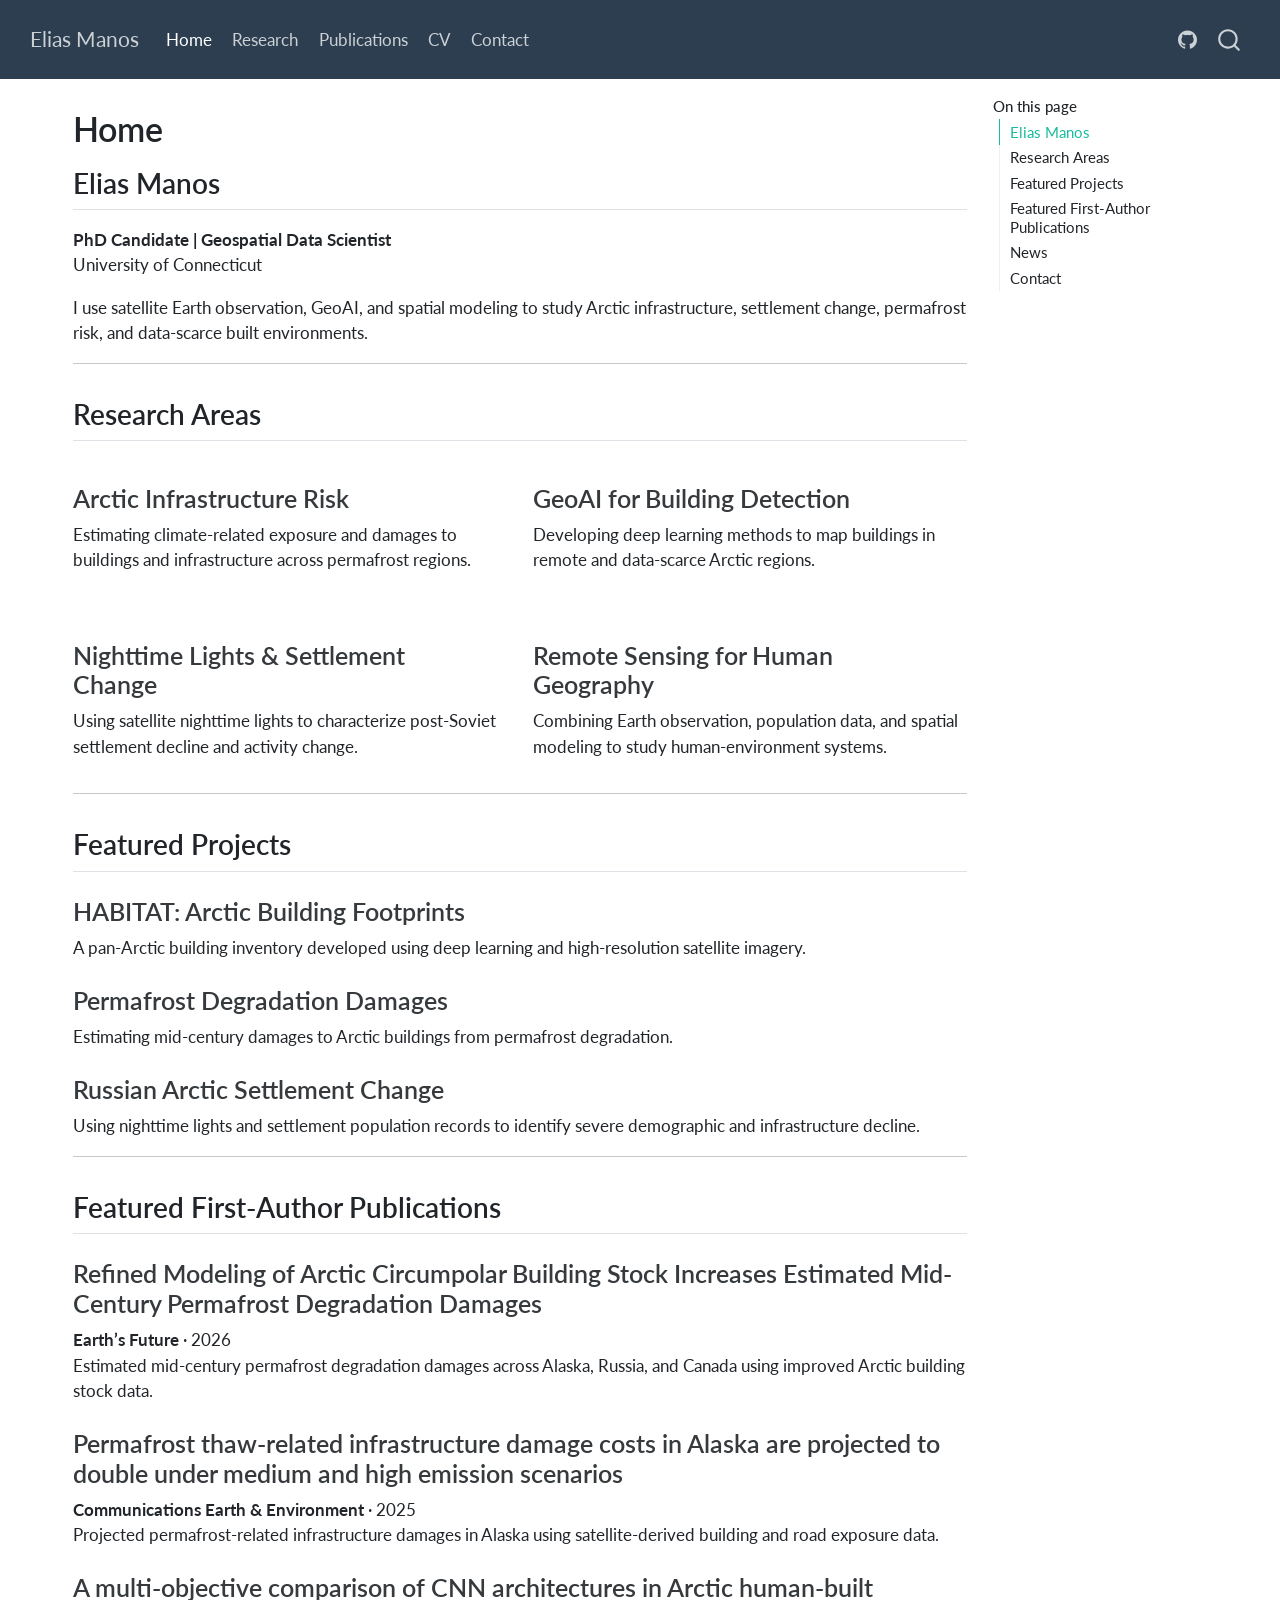
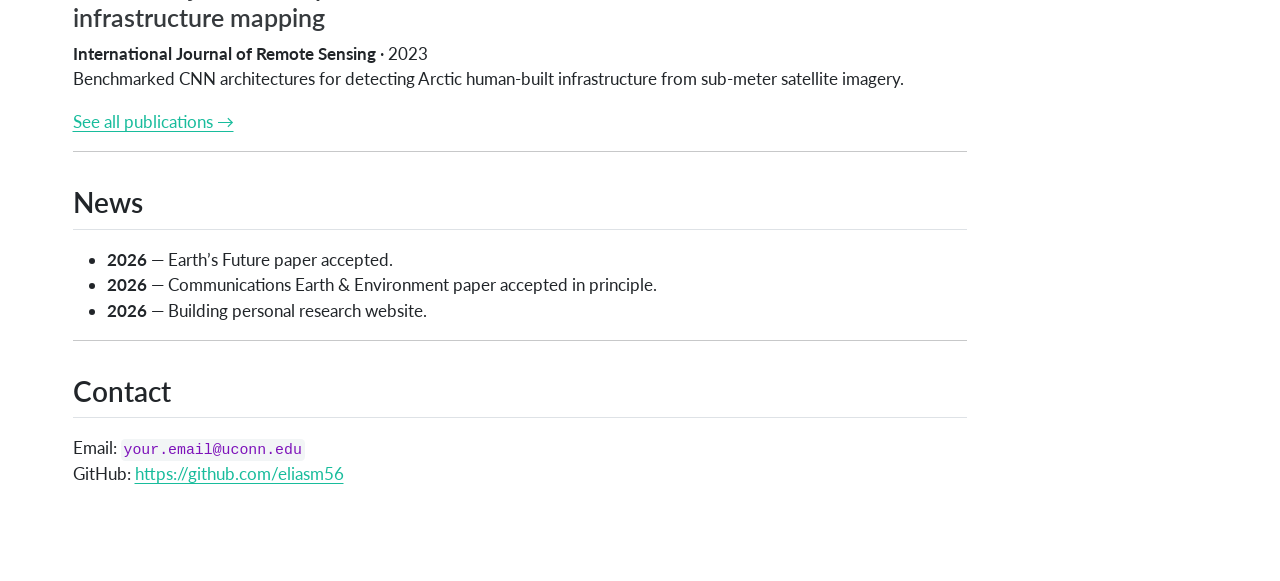
==== commit e3d78b20: "Update navbar" ====
--- a/docs/index.html
+++ b/docs/index.html
@@ -97,7 +97,7 @@
   </li>  
   <li class="nav-item">
     <a class="nav-link" href="./research.html"> 
-<span class="menu-text">Permafrost Infrastructure Risk</span></a>
+<span class="menu-text">Research</span></a>
   </li>  
   <li class="nav-item">
     <a class="nav-link" href="./publications.html"> 
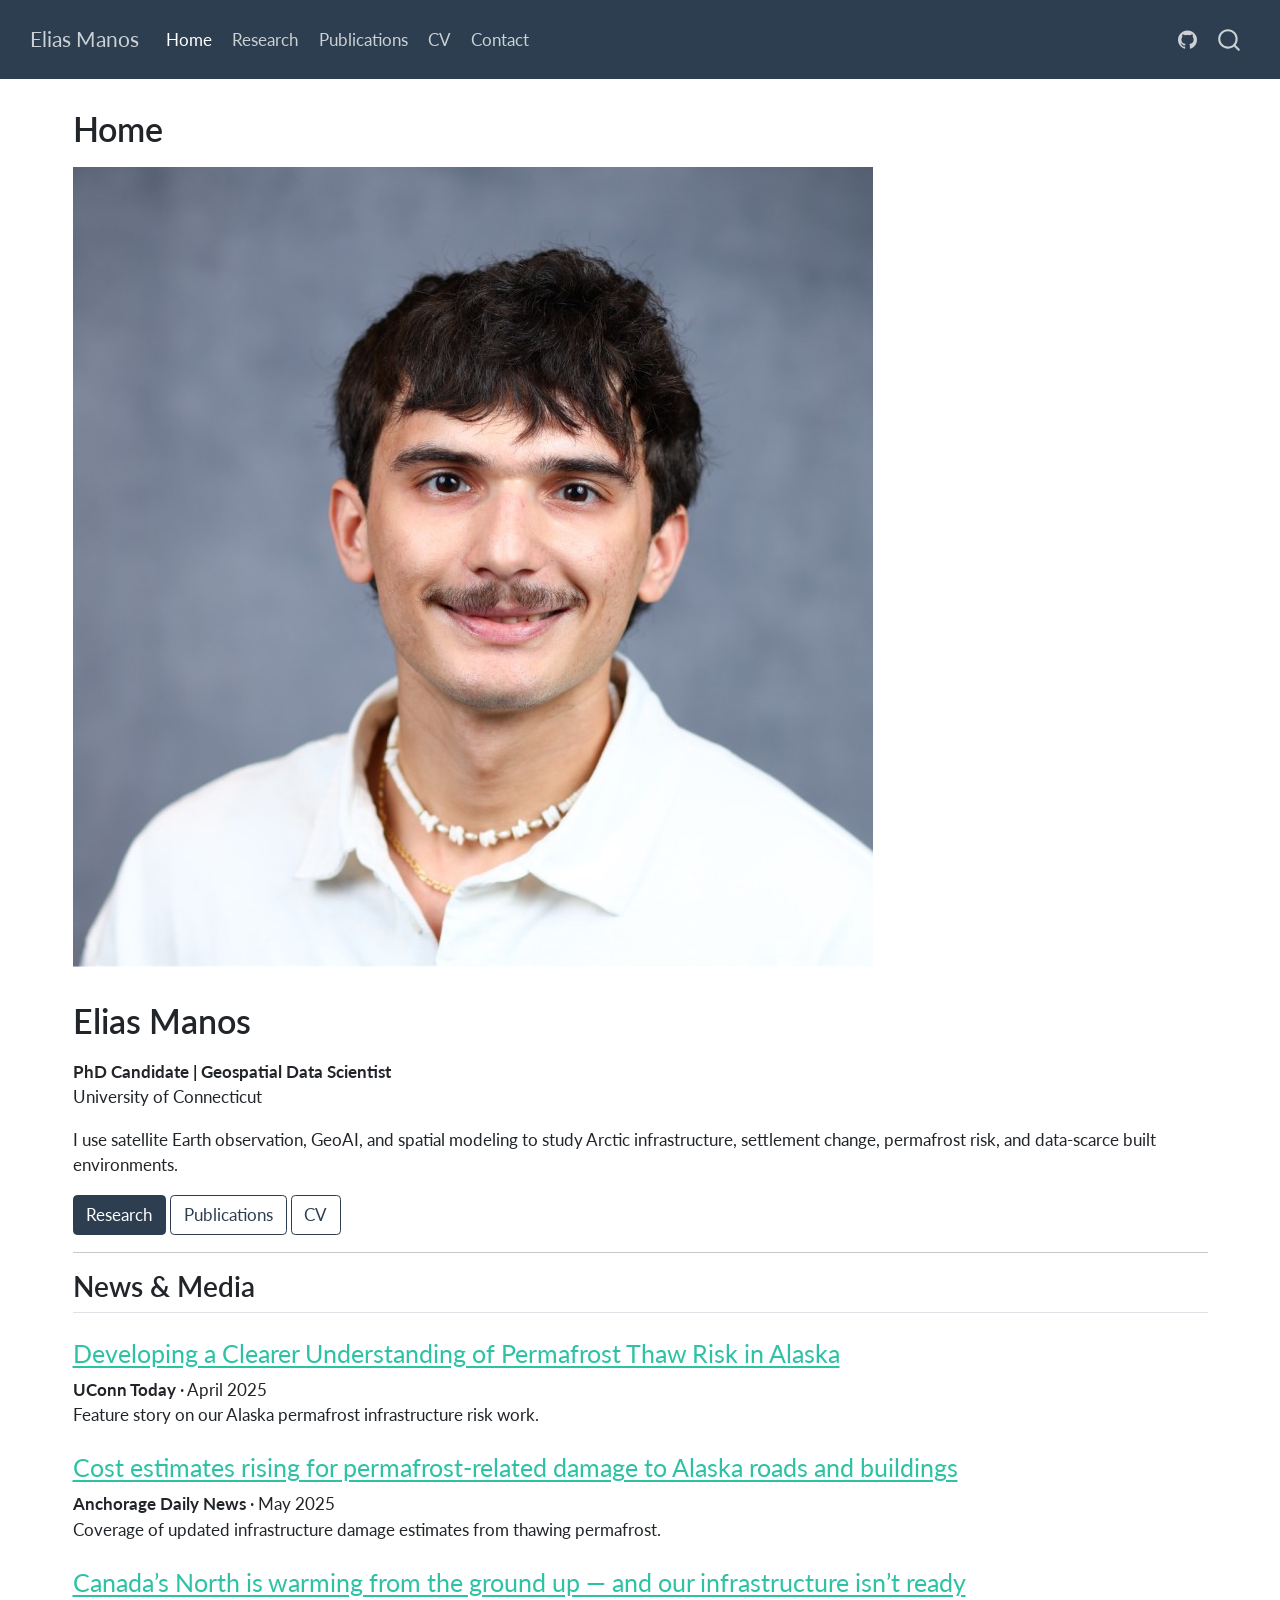
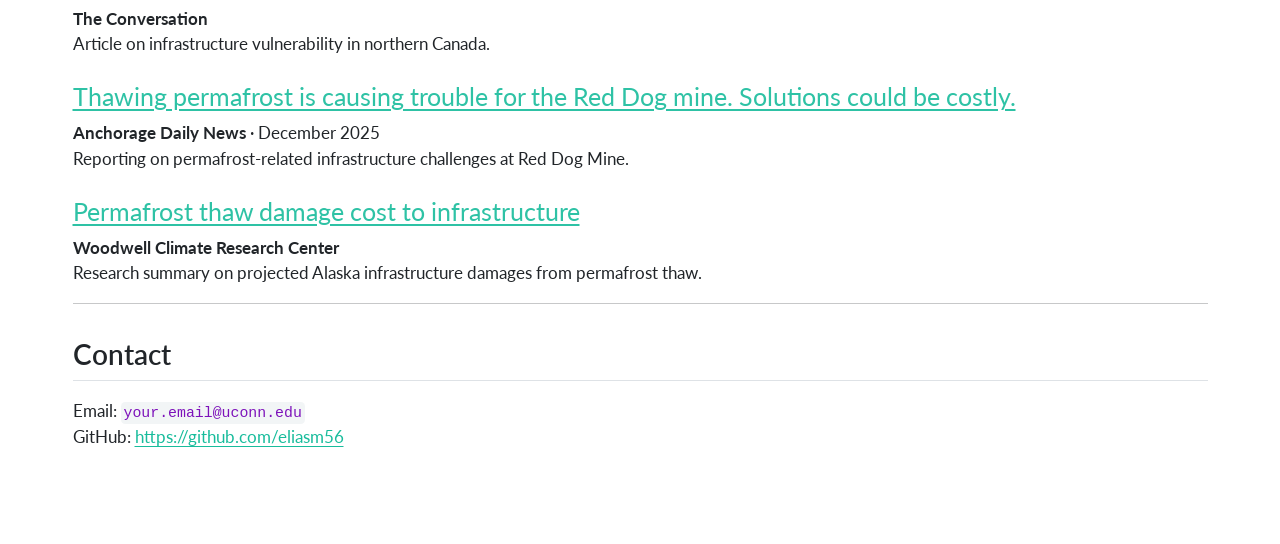
==== commit 3feb60f5: "homepage update" ====
--- a/docs/index.html
+++ b/docs/index.html
@@ -129,32 +129,9 @@
 <div id="quarto-content" class="quarto-container page-columns page-rows-contents page-layout-full page-navbar">
 <!-- sidebar -->
 <!-- margin-sidebar -->
-    <div id="quarto-margin-sidebar" class="sidebar margin-sidebar">
-        <nav id="TOC" role="doc-toc" class="toc-active">
-    <h2 id="toc-title">On this page</h2>
-   
-  <ul>
-  <li><a href="#elias-manos" id="toc-elias-manos" class="nav-link active" data-scroll-target="#elias-manos">Elias Manos</a></li>
-  <li><a href="#research-areas" id="toc-research-areas" class="nav-link" data-scroll-target="#research-areas">Research Areas</a></li>
-  <li><a href="#featured-projects" id="toc-featured-projects" class="nav-link" data-scroll-target="#featured-projects">Featured Projects</a>
-  <ul class="collapse">
-  <li><a href="#habitat-arctic-building-footprints" id="toc-habitat-arctic-building-footprints" class="nav-link" data-scroll-target="#habitat-arctic-building-footprints">HABITAT: Arctic Building Footprints</a></li>
-  <li><a href="#permafrost-degradation-damages" id="toc-permafrost-degradation-damages" class="nav-link" data-scroll-target="#permafrost-degradation-damages">Permafrost Degradation Damages</a></li>
-  <li><a href="#russian-arctic-settlement-change" id="toc-russian-arctic-settlement-change" class="nav-link" data-scroll-target="#russian-arctic-settlement-change">Russian Arctic Settlement Change</a></li>
-  </ul></li>
-  <li><a href="#featured-first-author-publications" id="toc-featured-first-author-publications" class="nav-link" data-scroll-target="#featured-first-author-publications">Featured First-Author Publications</a>
-  <ul class="collapse">
-  <li><a href="#refined-modeling-of-arctic-circumpolar-building-stock-increases-estimated-mid-century-permafrost-degradation-damages" id="toc-refined-modeling-of-arctic-circumpolar-building-stock-increases-estimated-mid-century-permafrost-degradation-damages" class="nav-link" data-scroll-target="#refined-modeling-of-arctic-circumpolar-building-stock-increases-estimated-mid-century-permafrost-degradation-damages">Refined Modeling of Arctic Circumpolar Building Stock Increases Estimated Mid-Century Permafrost Degradation Damages</a></li>
-  <li><a href="#permafrost-thaw-related-infrastructure-damage-costs-in-alaska-are-projected-to-double-under-medium-and-high-emission-scenarios" id="toc-permafrost-thaw-related-infrastructure-damage-costs-in-alaska-are-projected-to-double-under-medium-and-high-emission-scenarios" class="nav-link" data-scroll-target="#permafrost-thaw-related-infrastructure-damage-costs-in-alaska-are-projected-to-double-under-medium-and-high-emission-scenarios">Permafrost thaw-related infrastructure damage costs in Alaska are projected to double under medium and high emission scenarios</a></li>
-  <li><a href="#a-multi-objective-comparison-of-cnn-architectures-in-arctic-human-built-infrastructure-mapping" id="toc-a-multi-objective-comparison-of-cnn-architectures-in-arctic-human-built-infrastructure-mapping" class="nav-link" data-scroll-target="#a-multi-objective-comparison-of-cnn-architectures-in-arctic-human-built-infrastructure-mapping">A multi-objective comparison of CNN architectures in Arctic human-built infrastructure mapping</a></li>
-  </ul></li>
-  <li><a href="#news" id="toc-news" class="nav-link" data-scroll-target="#news">News</a></li>
-  <li><a href="#contact" id="toc-contact" class="nav-link" data-scroll-target="#contact">Contact</a></li>
-  </ul>
-</nav>
-    </div>
+    
 <!-- main -->
-<main class="content column-page-left" id="quarto-document-content">
+<main class="content column-page" id="quarto-document-content">
 
 <header id="title-block-header" class="quarto-title-block default">
 <div class="quarto-title">
@@ -163,7 +140,7 @@
 
 
 
-<div class="quarto-title-meta column-page-left">
+<div class="quarto-title-meta column-page">
 
     
   
@@ -175,80 +152,46 @@
 </header>
 
 
-<section id="elias-manos" class="level2">
-<h2 class="anchored" data-anchor-id="elias-manos">Elias Manos</h2>
-<div class="hero">
+<div class="home-hero">
+<div class="profile-photo">
+<p><img src="assets/images/profile.jpg" class="img-fluid"></p>
+</div>
+<section id="elias-manos" class="level1 profile-text">
+<h1>Elias Manos</h1>
 <p><strong>PhD Candidate | Geospatial Data Scientist</strong><br>
 University of Connecticut</p>
 <p>I use satellite Earth observation, GeoAI, and spatial modeling to study Arctic infrastructure, settlement change, permafrost risk, and data-scarce built environments.</p>
+<p><a href="research.html" class="btn btn-primary">Research</a> <a href="publications.html" class="btn btn-outline-primary">Publications</a> <a href="cv.html" class="btn btn-outline-primary">CV</a></p>
+</section>
 </div>
 <hr>
-</section>
-<section id="research-areas" class="level2">
-<h2 class="anchored" data-anchor-id="research-areas">Research Areas</h2>
-<div class="grid">
-<section id="arctic-infrastructure-risk" class="level3 g-col-6">
-<h3 class="anchored" data-anchor-id="arctic-infrastructure-risk">Arctic Infrastructure Risk</h3>
-<p>Estimating climate-related exposure and damages to buildings and infrastructure across permafrost regions.</p>
-</section>
-<section id="geoai-for-building-detection" class="level3 g-col-6">
-<h3 class="anchored" data-anchor-id="geoai-for-building-detection">GeoAI for Building Detection</h3>
-<p>Developing deep learning methods to map buildings in remote and data-scarce Arctic regions.</p>
-</section>
-<section id="nighttime-lights-settlement-change" class="level3 g-col-6">
-<h3 class="anchored" data-anchor-id="nighttime-lights-settlement-change">Nighttime Lights &amp; Settlement Change</h3>
-<p>Using satellite nighttime lights to characterize post-Soviet settlement decline and activity change.</p>
-</section>
-<section id="remote-sensing-for-human-geography" class="level3 g-col-6">
-<h3 class="anchored" data-anchor-id="remote-sensing-for-human-geography">Remote Sensing for Human Geography</h3>
-<p>Combining Earth observation, population data, and spatial modeling to study human-environment systems.</p>
-</section>
-</div>
-<hr>
-</section>
-<section id="featured-projects" class="level2">
-<h2 class="anchored" data-anchor-id="featured-projects">Featured Projects</h2>
-<section id="habitat-arctic-building-footprints" class="level3">
-<h3 class="anchored" data-anchor-id="habitat-arctic-building-footprints">HABITAT: Arctic Building Footprints</h3>
-<p>A pan-Arctic building inventory developed using deep learning and high-resolution satellite imagery.</p>
-</section>
-<section id="permafrost-degradation-damages" class="level3">
-<h3 class="anchored" data-anchor-id="permafrost-degradation-damages">Permafrost Degradation Damages</h3>
-<p>Estimating mid-century damages to Arctic buildings from permafrost degradation.</p>
-</section>
-<section id="russian-arctic-settlement-change" class="level3">
-<h3 class="anchored" data-anchor-id="russian-arctic-settlement-change">Russian Arctic Settlement Change</h3>
-<p>Using nighttime lights and settlement population records to identify severe demographic and infrastructure decline.</p>
-<hr>
-</section>
-</section>
-<section id="featured-first-author-publications" class="level2">
-<h2 class="anchored" data-anchor-id="featured-first-author-publications">Featured First-Author Publications</h2>
-<section id="refined-modeling-of-arctic-circumpolar-building-stock-increases-estimated-mid-century-permafrost-degradation-damages" class="level3">
-<h3 class="anchored" data-anchor-id="refined-modeling-of-arctic-circumpolar-building-stock-increases-estimated-mid-century-permafrost-degradation-damages">Refined Modeling of Arctic Circumpolar Building Stock Increases Estimated Mid-Century Permafrost Degradation Damages</h3>
-<p><strong>Earth’s Future</strong> · 2026<br>
-Estimated mid-century permafrost degradation damages across Alaska, Russia, and Canada using improved Arctic building stock data.</p>
-</section>
-<section id="permafrost-thaw-related-infrastructure-damage-costs-in-alaska-are-projected-to-double-under-medium-and-high-emission-scenarios" class="level3">
-<h3 class="anchored" data-anchor-id="permafrost-thaw-related-infrastructure-damage-costs-in-alaska-are-projected-to-double-under-medium-and-high-emission-scenarios">Permafrost thaw-related infrastructure damage costs in Alaska are projected to double under medium and high emission scenarios</h3>
-<p><strong>Communications Earth &amp; Environment</strong> · 2025<br>
-Projected permafrost-related infrastructure damages in Alaska using satellite-derived building and road exposure data.</p>
-</section>
-<section id="a-multi-objective-comparison-of-cnn-architectures-in-arctic-human-built-infrastructure-mapping" class="level3">
-<h3 class="anchored" data-anchor-id="a-multi-objective-comparison-of-cnn-architectures-in-arctic-human-built-infrastructure-mapping">A multi-objective comparison of CNN architectures in Arctic human-built infrastructure mapping</h3>
-<p><strong>International Journal of Remote Sensing</strong> · 2023<br>
-Benchmarked CNN architectures for detecting Arctic human-built infrastructure from sub-meter satellite imagery.</p>
-<p><a href="publications.html">See all publications →</a></p>
-<hr>
-</section>
-</section>
-<section id="news" class="level2">
-<h2 class="anchored" data-anchor-id="news">News</h2>
-<ul>
-<li><strong>2026</strong> — Earth’s Future paper accepted.</li>
-<li><strong>2026</strong> — Communications Earth &amp; Environment paper accepted in principle.</li>
-<li><strong>2026</strong> — Building personal research website.</li>
-</ul>
+<section id="news-media" class="level2">
+<h2 class="anchored" data-anchor-id="news-media">News &amp; Media</h2>
+<section id="developing-a-clearer-understanding-of-permafrost-thaw-risk-in-alaska" class="level3 news-card">
+<h3 class="anchored" data-anchor-id="developing-a-clearer-understanding-of-permafrost-thaw-risk-in-alaska"><a href="https://today.uconn.edu/2025/04/developing-a-clearer-understanding-of-permafrost-thaw-risk-in-alaska/">Developing a Clearer Understanding of Permafrost Thaw Risk in Alaska</a></h3>
+<p><strong>UConn Today</strong> · April 2025<br>
+Feature story on our Alaska permafrost infrastructure risk work.</p>
+</section>
+<section id="cost-estimates-rising-for-permafrost-related-damage-to-alaska-roads-and-buildings" class="level3 news-card">
+<h3 class="anchored" data-anchor-id="cost-estimates-rising-for-permafrost-related-damage-to-alaska-roads-and-buildings"><a href="https://www.adn.com/alaska-news/science/2025/05/09/cost-estimates-rising-for-permafrost-related-damage-to-alaska-roads-and-buildings/">Cost estimates rising for permafrost-related damage to Alaska roads and buildings</a></h3>
+<p><strong>Anchorage Daily News</strong> · May 2025<br>
+Coverage of updated infrastructure damage estimates from thawing permafrost.</p>
+</section>
+<section id="canadas-north-is-warming-from-the-ground-up-and-our-infrastructure-isnt-ready" class="level3 news-card">
+<h3 class="anchored" data-anchor-id="canadas-north-is-warming-from-the-ground-up-and-our-infrastructure-isnt-ready"><a href="https://theconversation.com/canadas-north-is-warming-from-the-ground-up-and-our-infrastructure-isnt-ready-272005">Canada’s North is warming from the ground up — and our infrastructure isn’t ready</a></h3>
+<p><strong>The Conversation</strong><br>
+Article on infrastructure vulnerability in northern Canada.</p>
+</section>
+<section id="thawing-permafrost-is-causing-trouble-for-the-red-dog-mine.-solutions-could-be-costly." class="level3 news-card">
+<h3 class="anchored" data-anchor-id="thawing-permafrost-is-causing-trouble-for-the-red-dog-mine.-solutions-could-be-costly."><a href="https://www.adn.com/alaska-news/rural-alaska/2025/12/07/thawing-permafrost-is-causing-trouble-for-the-red-dog-mine-solutions-could-be-costly/">Thawing permafrost is causing trouble for the Red Dog mine. Solutions could be costly.</a></h3>
+<p><strong>Anchorage Daily News</strong> · December 2025<br>
+Reporting on permafrost-related infrastructure challenges at Red Dog Mine.</p>
+</section>
+<section id="permafrost-thaw-damage-cost-to-infrastructure" class="level3 news-card">
+<h3 class="anchored" data-anchor-id="permafrost-thaw-damage-cost-to-infrastructure"><a href="https://www.woodwellclimate.org/permafrost-thaw-infrastructure-damage-alaska/">Permafrost thaw damage cost to infrastructure</a></h3>
+<p><strong>Woodwell Climate Research Center</strong><br>
+Research summary on projected Alaska infrastructure damages from permafrost thaw.</p>
+</section>
 <hr>
 </section>
 <section id="contact" class="level2">
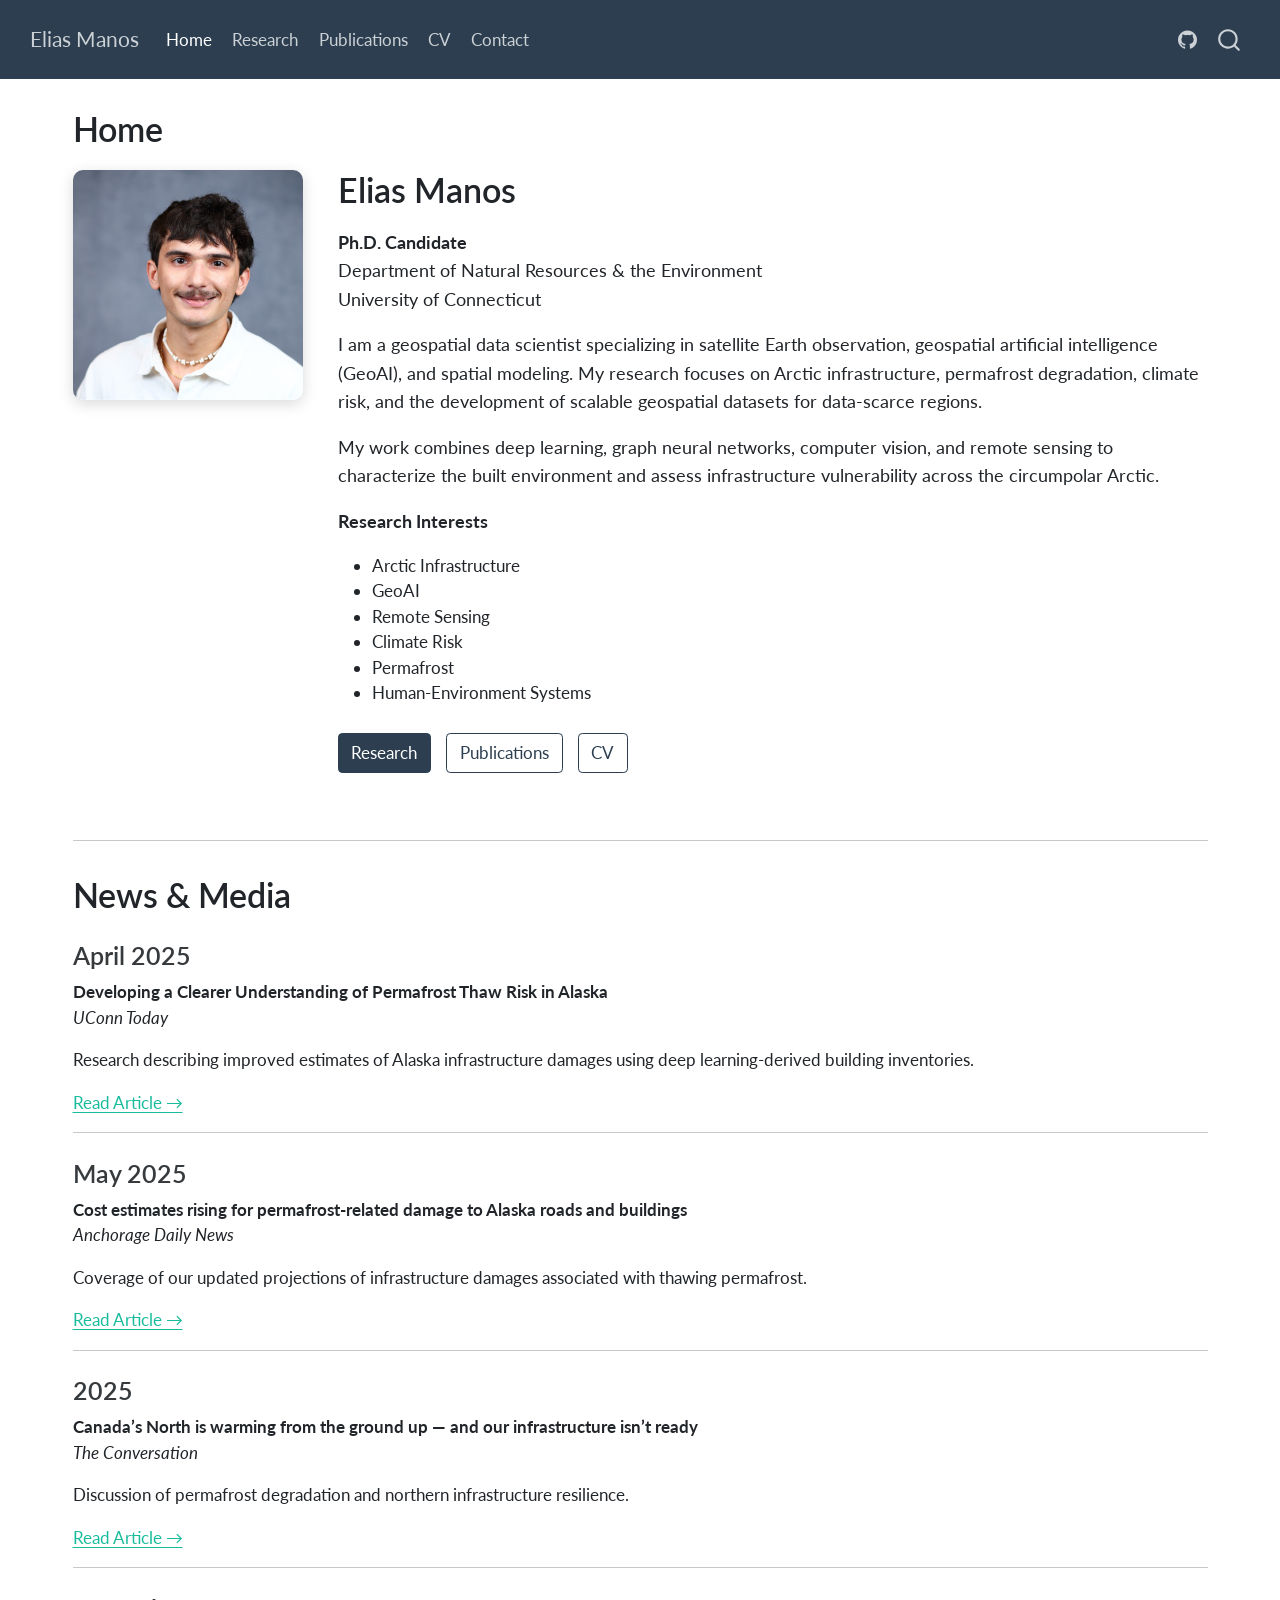
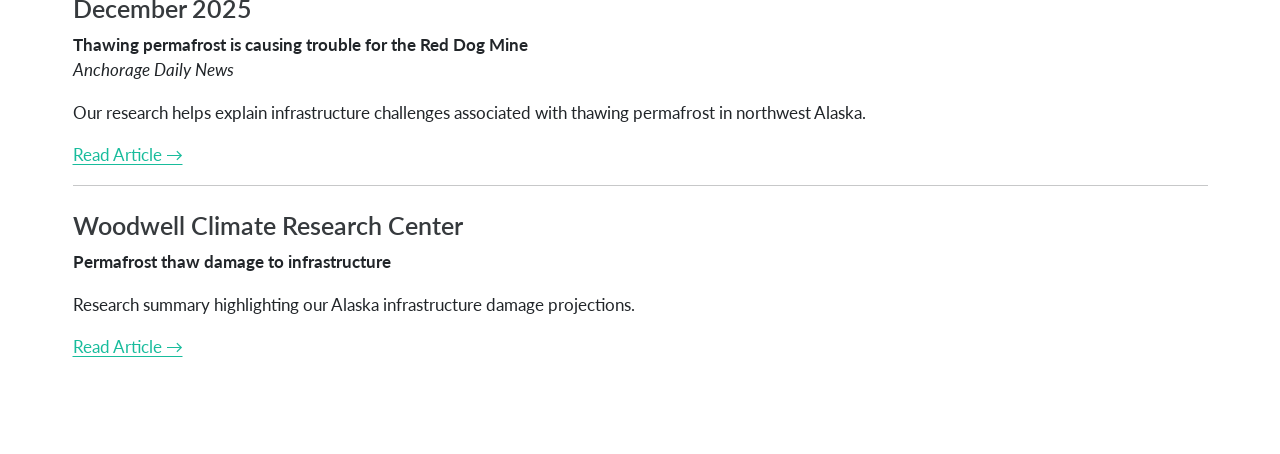
==== commit 3e93a305: "Homepage update" ====
--- a/docs/index.html
+++ b/docs/index.html
@@ -72,6 +72,7 @@
 }</script>
 
 
+<link rel="stylesheet" href="styles.css">
 </head>
 
 <body class="nav-fixed quarto-light">
@@ -152,54 +153,70 @@
 </header>
 
 
-<div class="home-hero">
-<div class="profile-photo">
-<p><img src="assets/images/profile.jpg" class="img-fluid"></p>
-</div>
-<section id="elias-manos" class="level1 profile-text">
+<div class="bio">
+<p><img src="assets/images/profile.jpg" class="profile-img img-fluid"></p>
+<section id="elias-manos" class="level1 bio-text">
 <h1>Elias Manos</h1>
-<p><strong>PhD Candidate | Geospatial Data Scientist</strong><br>
+<p><strong>Ph.D.&nbsp;Candidate</strong><br>
+Department of Natural Resources &amp; the Environment<br>
 University of Connecticut</p>
-<p>I use satellite Earth observation, GeoAI, and spatial modeling to study Arctic infrastructure, settlement change, permafrost risk, and data-scarce built environments.</p>
+<p>I am a geospatial data scientist specializing in satellite Earth observation, geospatial artificial intelligence (GeoAI), and spatial modeling. My research focuses on Arctic infrastructure, permafrost degradation, climate risk, and the development of scalable geospatial datasets for data-scarce regions.</p>
+<p>My work combines deep learning, graph neural networks, computer vision, and remote sensing to characterize the built environment and assess infrastructure vulnerability across the circumpolar Arctic.</p>
+<p><strong>Research Interests</strong></p>
+<ul>
+<li>Arctic Infrastructure</li>
+<li>GeoAI</li>
+<li>Remote Sensing</li>
+<li>Climate Risk</li>
+<li>Permafrost</li>
+<li>Human-Environment Systems</li>
+</ul>
 <p><a href="research.html" class="btn btn-primary">Research</a> <a href="publications.html" class="btn btn-outline-primary">Publications</a> <a href="cv.html" class="btn btn-outline-primary">CV</a></p>
 </section>
 </div>
 <hr>
-<section id="news-media" class="level2">
-<h2 class="anchored" data-anchor-id="news-media">News &amp; Media</h2>
-<section id="developing-a-clearer-understanding-of-permafrost-thaw-risk-in-alaska" class="level3 news-card">
-<h3 class="anchored" data-anchor-id="developing-a-clearer-understanding-of-permafrost-thaw-risk-in-alaska"><a href="https://today.uconn.edu/2025/04/developing-a-clearer-understanding-of-permafrost-thaw-risk-in-alaska/">Developing a Clearer Understanding of Permafrost Thaw Risk in Alaska</a></h3>
-<p><strong>UConn Today</strong> · April 2025<br>
-Feature story on our Alaska permafrost infrastructure risk work.</p>
-</section>
-<section id="cost-estimates-rising-for-permafrost-related-damage-to-alaska-roads-and-buildings" class="level3 news-card">
-<h3 class="anchored" data-anchor-id="cost-estimates-rising-for-permafrost-related-damage-to-alaska-roads-and-buildings"><a href="https://www.adn.com/alaska-news/science/2025/05/09/cost-estimates-rising-for-permafrost-related-damage-to-alaska-roads-and-buildings/">Cost estimates rising for permafrost-related damage to Alaska roads and buildings</a></h3>
-<p><strong>Anchorage Daily News</strong> · May 2025<br>
-Coverage of updated infrastructure damage estimates from thawing permafrost.</p>
-</section>
-<section id="canadas-north-is-warming-from-the-ground-up-and-our-infrastructure-isnt-ready" class="level3 news-card">
-<h3 class="anchored" data-anchor-id="canadas-north-is-warming-from-the-ground-up-and-our-infrastructure-isnt-ready"><a href="https://theconversation.com/canadas-north-is-warming-from-the-ground-up-and-our-infrastructure-isnt-ready-272005">Canada’s North is warming from the ground up — and our infrastructure isn’t ready</a></h3>
-<p><strong>The Conversation</strong><br>
-Article on infrastructure vulnerability in northern Canada.</p>
-</section>
-<section id="thawing-permafrost-is-causing-trouble-for-the-red-dog-mine.-solutions-could-be-costly." class="level3 news-card">
-<h3 class="anchored" data-anchor-id="thawing-permafrost-is-causing-trouble-for-the-red-dog-mine.-solutions-could-be-costly."><a href="https://www.adn.com/alaska-news/rural-alaska/2025/12/07/thawing-permafrost-is-causing-trouble-for-the-red-dog-mine-solutions-could-be-costly/">Thawing permafrost is causing trouble for the Red Dog mine. Solutions could be costly.</a></h3>
-<p><strong>Anchorage Daily News</strong> · December 2025<br>
-Reporting on permafrost-related infrastructure challenges at Red Dog Mine.</p>
-</section>
-<section id="permafrost-thaw-damage-cost-to-infrastructure" class="level3 news-card">
-<h3 class="anchored" data-anchor-id="permafrost-thaw-damage-cost-to-infrastructure"><a href="https://www.woodwellclimate.org/permafrost-thaw-infrastructure-damage-alaska/">Permafrost thaw damage cost to infrastructure</a></h3>
-<p><strong>Woodwell Climate Research Center</strong><br>
-Research summary on projected Alaska infrastructure damages from permafrost thaw.</p>
-</section>
+<section id="news-media" class="level1">
+<h1>News &amp; Media</h1>
+<section id="april-2025" class="level3">
+<h3 class="anchored" data-anchor-id="april-2025">April 2025</h3>
+<p><strong>Developing a Clearer Understanding of Permafrost Thaw Risk in Alaska</strong><br>
+<em>UConn Today</em></p>
+<p>Research describing improved estimates of Alaska infrastructure damages using deep learning-derived building inventories.</p>
+<p><a href="https://today.uconn.edu/2025/04/developing-a-clearer-understanding-of-permafrost-thaw-risk-in-alaska/">Read Article →</a></p>
 <hr>
 </section>
-<section id="contact" class="level2">
-<h2 class="anchored" data-anchor-id="contact">Contact</h2>
-<p>Email: <code>your.email@uconn.edu</code><br>
-GitHub: <a href="https://github.com/eliasm56" class="uri">https://github.com/eliasm56</a></p>
-
-
+<section id="may-2025" class="level3">
+<h3 class="anchored" data-anchor-id="may-2025">May 2025</h3>
+<p><strong>Cost estimates rising for permafrost-related damage to Alaska roads and buildings</strong><br>
+<em>Anchorage Daily News</em></p>
+<p>Coverage of our updated projections of infrastructure damages associated with thawing permafrost.</p>
+<p><a href="https://www.adn.com/alaska-news/science/2025/05/09/cost-estimates-rising-for-permafrost-related-damage-to-alaska-roads-and-buildings/">Read Article →</a></p>
+<hr>
+</section>
+<section id="section" class="level3">
+<h3 class="anchored" data-anchor-id="section">2025</h3>
+<p><strong>Canada’s North is warming from the ground up — and our infrastructure isn’t ready</strong><br>
+<em>The Conversation</em></p>
+<p>Discussion of permafrost degradation and northern infrastructure resilience.</p>
+<p><a href="https://theconversation.com/canadas-north-is-warming-from-the-ground-up-and-our-infrastructure-isnt-ready-272005">Read Article →</a></p>
+<hr>
+</section>
+<section id="december-2025" class="level3">
+<h3 class="anchored" data-anchor-id="december-2025">December 2025</h3>
+<p><strong>Thawing permafrost is causing trouble for the Red Dog Mine</strong><br>
+<em>Anchorage Daily News</em></p>
+<p>Our research helps explain infrastructure challenges associated with thawing permafrost in northwest Alaska.</p>
+<p><a href="https://www.adn.com/alaska-news/rural-alaska/2025/12/07/thawing-permafrost-is-causing-trouble-for-the-red-dog-mine-solutions-could-be-costly/">Read Article →</a></p>
+<hr>
+</section>
+<section id="woodwell-climate-research-center" class="level3">
+<h3 class="anchored" data-anchor-id="woodwell-climate-research-center">Woodwell Climate Research Center</h3>
+<p><strong>Permafrost thaw damage to infrastructure</strong></p>
+<p>Research summary highlighting our Alaska infrastructure damage projections.</p>
+<p><a href="https://www.woodwellclimate.org/permafrost-thaw-infrastructure-damage-alaska/">Read Article →</a></p>
+
+
+</section>
 </section>
 
 </main> <!-- /main -->
--- a/docs/styles.css
+++ b/docs/styles.css
@@ -0,0 +1,52 @@
+/* -----------------------------
+   Bio Section
+------------------------------*/
+
+.bio {
+    display: flex;
+    align-items: flex-start;
+    gap: 35px;
+    margin-top: 20px;
+    margin-bottom: 50px;
+}
+
+.profile-img {
+    width: 230px;
+    border-radius: 10px;
+    box-shadow: 0 4px 15px rgba(0,0,0,0.15);
+    flex-shrink: 0;
+}
+
+.bio-text {
+    flex: 1;
+}
+
+.bio-text h1 {
+    margin-top: 0;
+}
+
+.bio-text p {
+    font-size: 1.05rem;
+    line-height: 1.6;
+}
+
+.btn {
+    margin-right: 10px;
+    margin-top: 10px;
+}
+
+/* -----------------------------
+   Responsive
+------------------------------*/
+
+@media (max-width: 900px) {
+
+.bio {
+    flex-direction: column;
+}
+
+.profile-img {
+    width: 180px;
+}
+
+}
